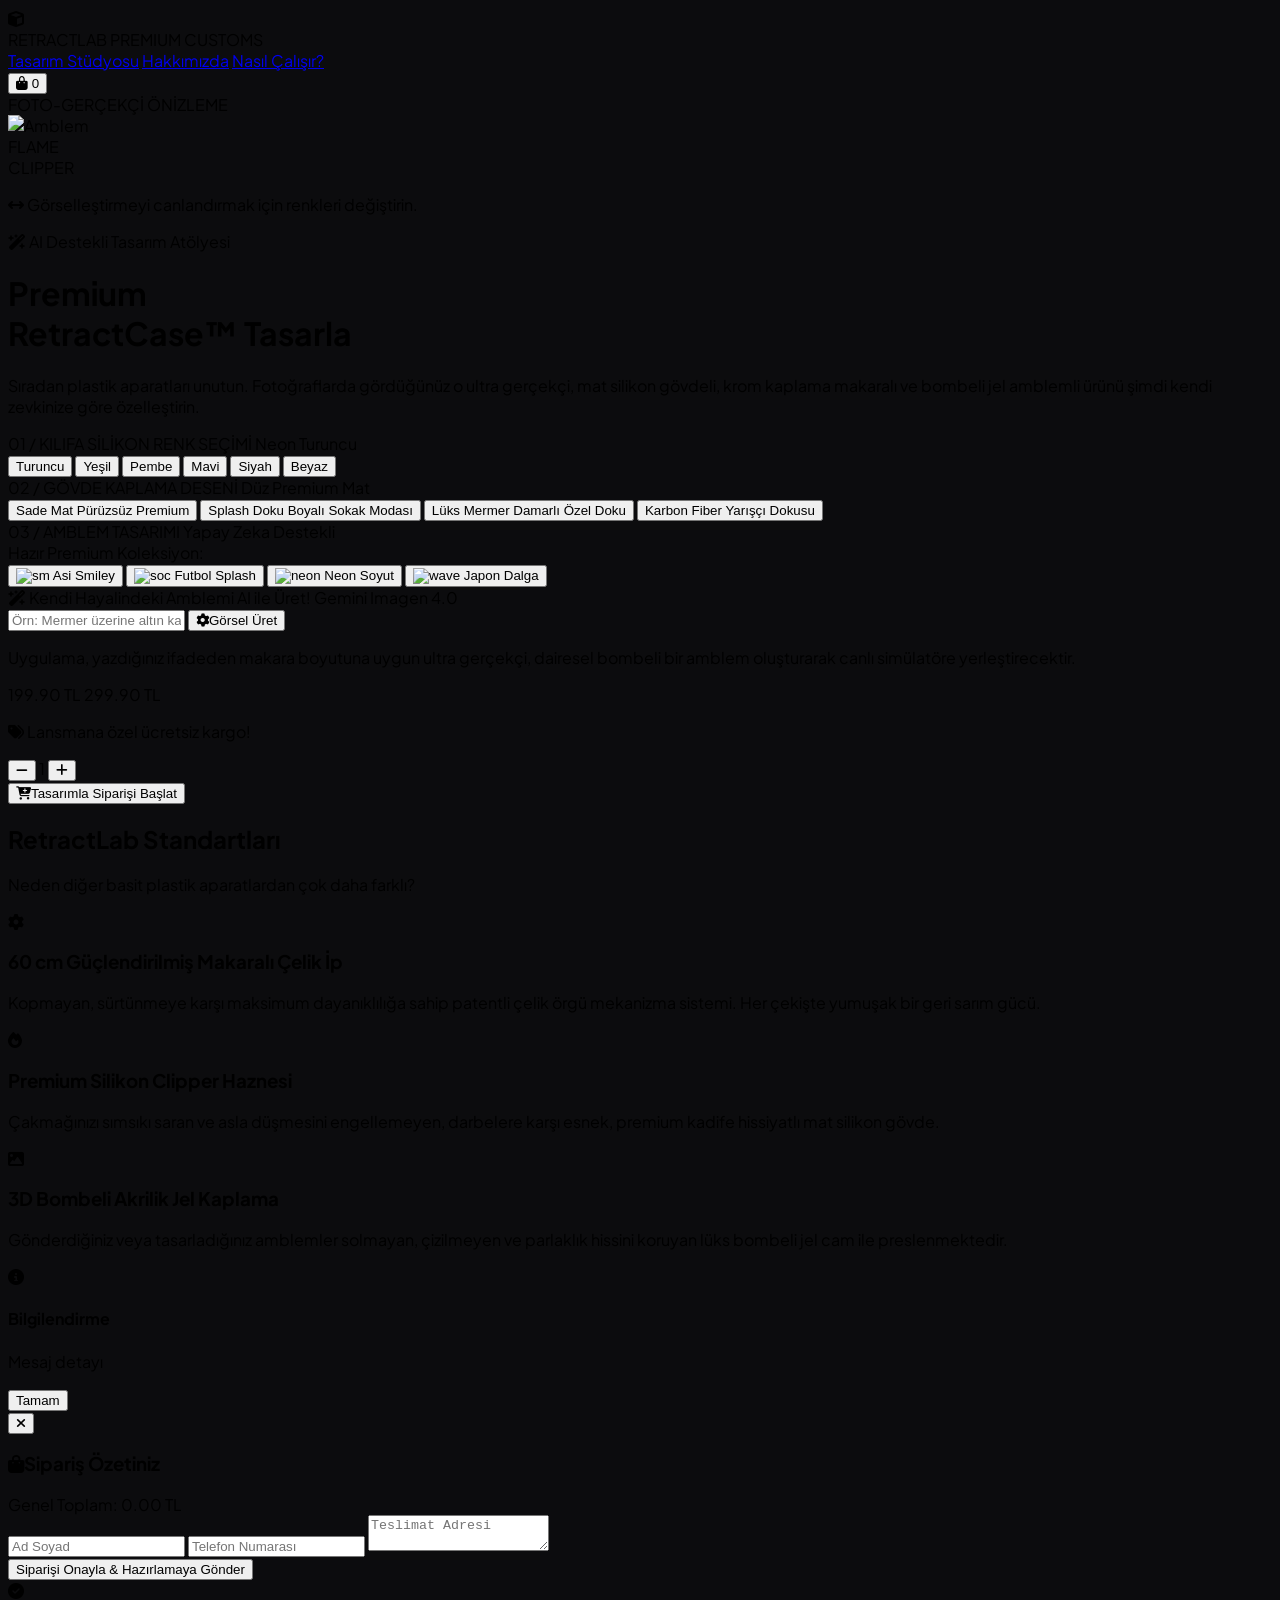
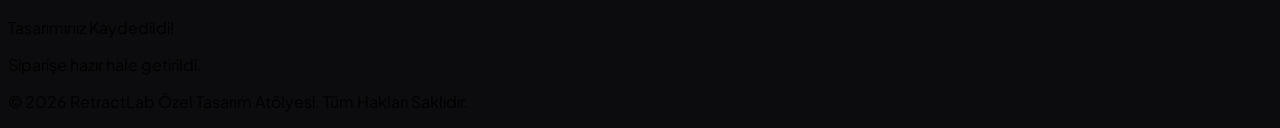
==== index.html @ a9b22e37 "Initial commit: RetractLab Premium Lighter Case Designer" ====
<!DOCTYPE html>
<html lang="tr">
<head>
   <meta charset="UTF-8">
   <meta name="viewport" content="width=device-width, initial-scale=1.0">
   <title>RetractCase | Premium Kişiselleştirilebilir Çakmak Aparatı</title>
   <script src="https://cdn.tailwindcss.com"></script>
   <link rel="stylesheet" href="https://cdnjs.cloudflare.com/ajax/libs/font-awesome/6.4.0/css/all.min.css">
   <link rel="stylesheet" href="styles.css">
</head>
<body class="text-zinc-100 min-h-screen flex flex-col justify-between overflow-x-hidden selection:bg-amber-500 selection:text-black">
   <nav class="border-b border-zinc-800/60 bg-zinc-950/80 backdrop-blur-md sticky top-0 z-50">
       <div class="max-w-7xl mx-auto px-4 sm:px-6 lg:px-8 py-4 flex justify-between items-center">
           <div class="flex items-center space-x-3">
               <div class="w-9 h-9 rounded-lg bg-white flex items-center justify-center text-zinc-950 shadow-[0_0_15px_rgba(255,255,255,0.1)]">
                   <i class="fa-solid fa-cube text-base animate-pulse"></i>
               </div>
               <div class="flex flex-col">
                   <span class="text-lg font-black tracking-widest text-white leading-none">RETRACT<span class="text-zinc-500">LAB</span></span>
                   <span class="text-[9px] tracking-wider text-amber-500 font-bold uppercase">PREMIUM CUSTOMS</span>
               </div>
           </div>
           <div class="hidden md:flex items-center space-x-8 text-sm font-semibold text-zinc-400">
               <a href="#" class="text-white border-b-2 border-white pb-1">Tasarım Stüdyosu</a>
               <a href="#how" class="hover:text-white transition">Hakkımızda</a>
               <a href="#how" class="hover:text-white transition">Nasıl Çalışır?</a>
           </div>
           <div class="flex items-center">
               <button onclick="openCart()" class="relative p-2.5 rounded-xl bg-zinc-900 border border-zinc-800 hover:border-zinc-700 hover:text-white text-zinc-400 transition">
                   <i class="fa-solid fa-bag-shopping text-lg"></i>
                   <span id="cart-badge" class="absolute -top-1 -right-1 bg-amber-500 text-[9px] w-5 h-5 rounded-full flex items-center justify-center text-zinc-950 font-black shadow-md">0</span>
               </button>
           </div>
       </div>
   </nav>

   <main class="max-w-7xl mx-auto px-4 sm:px-6 lg:px-8 py-6 md:py-12 w-full flex-grow grid grid-cols-1 lg:grid-cols-12 gap-8 lg:gap-12 items-start">
       <div class="lg:col-span-5 w-full lg:sticky lg:top-24 flex flex-col items-center">
           <div class="w-full bg-zinc-900/40 rounded-3xl p-6 sm:p-10 border border-zinc-800/80 shadow-[0_25px_50px_-12px_rgba(0,0,0,0.8)] relative flex flex-col items-center justify-center min-h-[580px] backdrop-blur-sm overflow-hidden">
               <div class="absolute inset-0 bg-[radial-gradient(ellipse_at_center,rgba(24,24,27,0.5)_0%,rgba(9,9,11,1)_100%)]"></div>
               <div id="studio-glow" class="absolute w-72 h-72 rounded-full bg-amber-500/10 blur-[90px] -z-10 transition-all duration-700 transform -translate-y-12"></div>
               <div class="absolute top-4 left-4 flex items-center space-x-2 bg-zinc-950/90 px-3 py-1.5 rounded-full text-[10px] text-zinc-400 border border-zinc-800/80 z-30">
                   <span class="w-1.5 h-1.5 rounded-full bg-amber-500 animate-ping"></span>
                   <span class="font-bold tracking-wider uppercase">FOTO-GERÇEKÇİ ÖNİZLEME</span>
               </div>
               <div class="relative flex flex-col items-center justify-center scale-110 z-20 mt-6 select-none transition-transform duration-500 hover:scale-[1.15]">
                   <div class="relative w-28 h-14 flex justify-center -mb-3">
                       <div class="w-14 h-16 border-[5px] border-zinc-400 rounded-t-[2.5rem] bg-transparent relative shadow-lg">
                           <div class="absolute inset-0 border-[2px] border-white/20 rounded-t-[2.2rem]"></div>
                           <div class="absolute right-0 top-3 w-1.5 h-7 bg-zinc-300 rounded-full transform rotate-12 shadow-sm border border-zinc-500"></div>
                       </div>
                   </div>
                   <div class="w-32 h-32 rounded-full bg-gradient-to-br from-zinc-700 via-zinc-800 to-zinc-950 border-[6px] border-zinc-600/90 flex items-center justify-center shadow-[0_15px_30px_rgba(0,0,0,0.8)] relative overflow-hidden">
                       <div class="absolute inset-0 rounded-full border-2 border-white/30 z-10 pointer-events-none metal-gloss"></div>
                       <div class="w-24 h-24 rounded-full bg-zinc-950 flex items-center justify-center overflow-hidden relative shadow-inner">
                           <div id="preview-logo-bg" class="absolute inset-0 opacity-20 bg-zinc-800" style="background-image: radial-gradient(circle, #fff 10%, transparent 11%), radial-gradient(circle, #fff 10%, transparent 11%); background-size: 8px 8px; background-position: 0 0, 4px 4px;"></div>
                           <div id="preview-logo-wrapper" class="absolute inset-0 w-full h-full flex items-center justify-center p-1.5 transition-all duration-300">
                               <img id="preview-logo-img" src="https://images.unsplash.com/photo-1579783900882-c0d3dad7b119?w=300&auto=format&fit=crop&q=80" alt="Amblem" class="w-full h-full rounded-full object-cover shadow-md z-10">
                           </div>
                           <div class="absolute inset-0 dome-glass rounded-full z-20 pointer-events-none opacity-90"></div>
                       </div>
                   </div>
                   <div class="w-3 h-10 bg-gradient-to-r from-zinc-800 via-zinc-400 to-zinc-800 relative flex flex-col justify-between items-center py-1 border-x border-zinc-700 shadow-md">
                       <span class="w-1.5 h-1.5 rounded-full bg-zinc-950"></span>
                       <span class="w-2 h-1 bg-zinc-600 rounded-full"></span>
                   </div>
                   <div class="relative">
                       <div id="preview-case" class="w-[4.5rem] h-36 bg-amber-500 rounded-[1.5rem] p-3 flex flex-col items-center justify-between shadow-[0_15px_35px_rgba(0,0,0,0.7)] transition-all duration-500 border border-white/10 relative overflow-hidden">
                           <div class="absolute inset-0 bg-gradient-to-tr from-black/20 via-transparent to-white/15 pointer-events-none"></div>
                           <div id="preview-texture-layer" class="absolute inset-0 opacity-40 mix-blend-overlay transition-all duration-300 pointer-events-none"></div>
                           <div class="w-12 h-3.5 bg-zinc-950/20 rounded-full mb-1 border-b border-white/5 flex items-center justify-center">
                               <span class="w-4 h-0.5 bg-zinc-950/40 rounded-full"></span>
                           </div>
                           <div id="preview-case-text" class="text-[10px] font-black uppercase tracking-[0.25em] text-zinc-950 text-center drop-shadow-md select-none mix-blend-multiply opacity-80">FLAME</div>
                           <div class="w-11 h-12 rounded-b-xl bg-gradient-to-b from-zinc-700 via-zinc-400 to-zinc-800 border-x border-b border-zinc-500 flex flex-col items-center justify-end pb-1.5 shadow-inner relative overflow-hidden">
                               <div class="w-6 h-3 bg-zinc-800 rounded-full mb-1 flex justify-center items-center">
                                   <span class="w-1 h-3 bg-zinc-500 rounded-full block animate-pulse"></span>
                               </div>
                               <span class="text-[7px] font-bold tracking-widest text-zinc-400 font-mono">CLIPPER</span>
                               <div class="w-2.5 h-1 bg-zinc-950 rounded-full mt-1 border-t border-zinc-600/30"></div>
                           </div>
                       </div>
                   </div>
               </div>
               <div class="mt-8 text-center bg-zinc-950/50 px-4 py-2 rounded-2xl border border-zinc-800/80 z-20">
                   <p class="text-xs text-zinc-400"><i class="fa-solid fa-arrows-left-right mr-1.5"></i> Görselleştirmeyi canlandırmak için renkleri değiştirin.</p>
               </div>
           </div>
       </div>

       <div class="lg:col-span-7 space-y-8 bg-zinc-900/10 lg:p-4 rounded-3xl">
           <div>
               <span class="inline-flex items-center px-3 py-1 rounded-full text-xs font-semibold bg-white/5 text-zinc-300 border border-white/10">
                   <i class="fa-solid fa-wand-magic-sparkles mr-2 text-amber-500"></i> AI Destekli Tasarım Atölyesi
               </span>
               <h1 class="text-4xl sm:text-5xl font-black mt-3 tracking-tight text-white leading-tight">Premium <br><span class="text-transparent bg-clip-text bg-gradient-to-r from-amber-400 via-zinc-100 to-white">RetractCase™ Tasarla</span></h1>
               <p class="text-zinc-400 mt-4 text-sm leading-relaxed">Sıradan plastik aparatları unutun. Fotoğraflarda gördüğünüz o ultra gerçekçi, mat silikon gövdeli, krom kaplama makaralı ve bombeli jel amblemli ürünü şimdi kendi zevkinize göre özelleştirin.</p>
           </div>

           <div class="space-y-4 bg-zinc-900/40 p-6 rounded-3xl border border-zinc-800/60">
               <div class="flex justify-between items-center">
                   <span class="text-xs font-extrabold tracking-widest text-zinc-500 uppercase">01 / KILIFA SİLİKON RENK SEÇİMİ</span>
                   <span id="label-color-name" class="text-xs font-bold text-amber-500">Neon Turuncu</span>
               </div>
               <div class="grid grid-cols-3 sm:grid-cols-6 gap-3">
                   <button onclick="updateColor('orange', 'bg-amber-500', 'Neon Turuncu', 'FLAME')" class="group p-3 rounded-2xl bg-zinc-950 border-2 border-amber-500 transition-all duration-300 flex flex-col items-center">
                       <span class="w-8 h-8 rounded-full bg-amber-500 shadow-lg shadow-amber-500/20"></span>
                       <span class="text-[10px] mt-2 font-bold text-zinc-400 group-hover:text-white">Turuncu</span>
                   </button>
                   <button onclick="updateColor('green', 'bg-lime-500', 'Lime Neon', 'NEON')" class="group p-3 rounded-2xl bg-zinc-950 border-2 border-transparent hover:border-zinc-800 transition-all duration-300 flex flex-col items-center">
                       <span class="w-8 h-8 rounded-full bg-lime-500 shadow-lg shadow-lime-500/20"></span>
                       <span class="text-[10px] mt-2 font-bold text-zinc-400 group-hover:text-white">Yeşil</span>
                   </button>
                   <button onclick="updateColor('pink', 'bg-fuchsia-600', 'Asi Pembe', 'VIBE')" class="group p-3 rounded-2xl bg-zinc-950 border-2 border-transparent hover:border-zinc-800 transition-all duration-300 flex flex-col items-center">
                       <span class="w-8 h-8 rounded-full bg-fuchsia-600 shadow-lg shadow-fuchsia-600/20"></span>
                       <span class="text-[10px] mt-2 font-bold text-zinc-400 group-hover:text-white">Pembe</span>
                   </button>
                   <button onclick="updateColor('blue', 'bg-cyan-500', 'Buz Mavisi', 'CHILL')" class="group p-3 rounded-2xl bg-zinc-950 border-2 border-transparent hover:border-zinc-800 transition-all duration-300 flex flex-col items-center">
                       <span class="w-8 h-8 rounded-full bg-cyan-500 shadow-lg shadow-cyan-500/20"></span>
                       <span class="text-[10px] mt-2 font-bold text-zinc-400 group-hover:text-white">Mavi</span>
                   </button>
                   <button onclick="updateColor('dark', 'bg-zinc-800', 'Gece Siyahı', 'DARK')" class="group p-3 rounded-2xl bg-zinc-950 border-2 border-transparent hover:border-zinc-800 transition-all duration-300 flex flex-col items-center">
                       <span class="w-8 h-8 rounded-full bg-zinc-800 shadow-lg shadow-zinc-800/20"></span>
                       <span class="text-[10px] mt-2 font-bold text-zinc-400 group-hover:text-white">Siyah</span>
                   </button>
                   <button onclick="updateColor('white', 'bg-zinc-100', 'Mat Beyaz', 'PURE')" class="group p-3 rounded-2xl bg-zinc-950 border-2 border-transparent hover:border-zinc-800 transition-all duration-300 flex flex-col items-center">
                       <span class="w-8 h-8 rounded-full bg-zinc-100 shadow-lg shadow-zinc-100/20"></span>
                       <span class="text-[10px] mt-2 font-bold text-zinc-400 group-hover:text-white">Beyaz</span>
                   </button>
               </div>
           </div>

           <div class="space-y-4 bg-zinc-900/40 p-6 rounded-3xl border border-zinc-800/60">
               <div class="flex justify-between items-center">
                   <span class="text-xs font-extrabold tracking-widest text-zinc-500 uppercase">02 / GÖVDE KAPLAMA DESENİ</span>
                   <span id="label-texture-name" class="text-xs font-bold text-amber-500">Düz Premium Mat</span>
               </div>
               <div class="grid grid-cols-2 sm:grid-cols-4 gap-3">
                   <button onclick="updateTexture('none', 'Düz Premium Mat')" class="p-4 rounded-2xl bg-zinc-950 border-2 border-amber-500 text-left transition-all duration-300">
                       <span class="text-xs font-bold text-white block">Sade Mat</span>
                       <span class="text-[9px] text-zinc-500">Pürüzsüz Premium</span>
                   </button>
                   <button onclick="updateTexture('splash', 'Sokak Sanatı Splash')" class="p-4 rounded-2xl bg-zinc-950 border-2 border-transparent hover:border-zinc-800 text-left transition-all duration-300">
                       <span class="text-xs font-bold text-white block">Splash Doku</span>
                       <span class="text-[9px] text-zinc-500">Boyalı Sokak Modası</span>
                   </button>
                   <button onclick="updateTexture('marble', 'Mermer Damar')" class="p-4 rounded-2xl bg-zinc-950 border-2 border-transparent hover:border-zinc-800 text-left transition-all duration-300">
                       <span class="text-xs font-bold text-white block">Lüks Mermer</span>
                       <span class="text-[9px] text-zinc-500">Damarlı Özel Doku</span>
                   </button>
                   <button onclick="updateTexture('carbon', 'Karbon Fiber')" class="p-4 rounded-2xl bg-zinc-950 border-2 border-transparent hover:border-zinc-800 text-left transition-all duration-300">
                       <span class="text-xs font-bold text-white block">Karbon Fiber</span>
                       <span class="text-[9px] text-zinc-500">Yarışçı Dokusu</span>
                   </button>
               </div>
           </div>

           <div class="space-y-4 bg-zinc-900/40 p-6 rounded-3xl border border-zinc-800/60">
               <div class="flex justify-between items-center">
                   <span class="text-xs font-extrabold tracking-widest text-zinc-500 uppercase">03 / AMBLEM TASARIMI</span>
                   <span class="text-[10px] bg-amber-500/10 text-amber-400 font-bold px-2 py-0.5 rounded-full">Yapay Zeka Destekli</span>
               </div>
               <div class="space-y-2">
                   <label class="text-xs font-semibold text-zinc-400">Hazır Premium Koleksiyon:</label>
                   <div class="grid grid-cols-2 sm:grid-cols-4 gap-2">
                       <button onclick="updateLogo('https://images.unsplash.com/photo-1579783900882-c0d3dad7b119?w=300&auto=format&fit=crop&q=80', 'Asi Smiley')" class="p-2.5 rounded-xl bg-zinc-950 border border-zinc-800 hover:border-amber-500 text-left flex items-center space-x-2 transition">
                           <img src="https://images.unsplash.com/photo-1579783900882-c0d3dad7b119?w=80&auto=format&fit=crop&q=80" alt="sm" class="w-7 h-7 rounded-full object-cover">
                           <span class="text-[10px] font-bold">Asi Smiley</span>
                       </button>
                       <button onclick="updateLogo('https://images.unsplash.com/photo-1508739773434-c26b3d09e071?w=300&auto=format&fit=crop&q=80', 'Futbol Splash')" class="p-2.5 rounded-xl bg-zinc-950 border border-zinc-800 hover:border-amber-500 text-left flex items-center space-x-2 transition">
                           <img src="https://images.unsplash.com/photo-1508739773434-c26b3d09e071?w=80&auto=format&fit=crop&q=80" alt="soc" class="w-7 h-7 rounded-full object-cover">
                           <span class="text-[10px] font-bold">Futbol Splash</span>
                       </button>
                       <button onclick="updateLogo('https://images.unsplash.com/photo-1614850523459-c2f4c699c52e?w=300&auto=format&fit=crop&q=80', 'Neon Soyut')" class="p-2.5 rounded-xl bg-zinc-950 border border-zinc-800 hover:border-amber-500 text-left flex items-center space-x-2 transition">
                           <img src="https://images.unsplash.com/photo-1614850523459-c2f4c699c52e?w=80&auto=format&fit=crop&q=80" alt="neon" class="w-7 h-7 rounded-full object-cover">
                           <span class="text-[10px] font-bold">Neon Soyut</span>
                       </button>
                       <button onclick="updateLogo('https://images.unsplash.com/photo-1607604276583-eef5d076aa5f?w=300&auto=format&fit=crop&q=80', 'Japon Dalga')" class="p-2.5 rounded-xl bg-zinc-950 border border-zinc-800 hover:border-amber-500 text-left flex items-center space-x-2 transition">
                           <img src="https://images.unsplash.com/photo-1607604276583-eef5d076aa5f?w=80&auto=format&fit=crop&q=80" alt="wave" class="w-7 h-7 rounded-full object-cover">
                           <span class="text-[10px] font-bold">Japon Dalga</span>
                       </button>
                   </div>
               </div>
               <div class="border-t border-zinc-800/80 my-4 pt-4"></div>
               <div class="space-y-3">
                   <div class="flex justify-between items-center">
                       <label class="text-xs font-bold text-zinc-300 flex items-center gap-1.5"><i class="fa-solid fa-wand-magic-sparkles text-amber-500"></i> Kendi Hayalindeki Amblemi AI ile Üret!</label>
                       <span class="text-[9px] text-zinc-500">Gemini Imagen 4.0</span>
                   </div>
                   <div class="flex gap-2">
                       <input id="ai-prompt-input" type="text" placeholder="Örn: Mermer üzerine altın kaplama kurt kafası grafiği..." class="flex-grow bg-zinc-950 border border-zinc-800 focus:border-amber-500/80 outline-none rounded-xl px-4 py-3 text-xs text-zinc-200 transition">
                       <button onclick="generateAiLogo()" class="bg-white hover:bg-zinc-200 text-zinc-950 font-bold px-4 py-3 rounded-xl text-xs flex items-center gap-1.5 transition whitespace-nowrap">
                           <i class="fa-solid fa-gear" id="ai-btn-icon"></i><span id="ai-btn-text">Görsel Üret</span>
                       </button>
                   </div>
                   <p class="text-[9px] text-zinc-500 leading-normal">Uygulama, yazdığınız ifadeden makara boyutuna uygun ultra gerçekçi, dairesel bombeli bir amblem oluşturarak canlı simülatöre yerleştirecektir.</p>
               </div>
           </div>

           <div class="bg-gradient-to-tr from-zinc-900 via-zinc-950 to-zinc-900 border border-zinc-800 p-6 rounded-3xl flex flex-col sm:flex-row items-center justify-between gap-4 shadow-xl relative overflow-hidden">
               <div class="absolute -right-12 -bottom-12 w-32 h-32 bg-amber-500/5 rounded-full blur-3xl pointer-events-none"></div>
               <div>
                   <div class="flex items-center space-x-2">
                       <span class="text-3xl font-black text-white" id="product-price">199.90 TL</span>
                       <span class="text-sm line-through text-zinc-500">299.90 TL</span>
                   </div>
                   <p class="text-[11px] text-amber-500 font-semibold mt-1"><i class="fa-solid fa-tags"></i> Lansmana özel ücretsiz kargo!</p>
               </div>
               <div class="flex items-center gap-3 w-full sm:w-auto z-10">
                   <div class="flex items-center bg-zinc-950 border border-zinc-800 rounded-xl px-2">
                       <button onclick="changeQuantity(-1)" class="p-2 hover:text-white text-zinc-500 transition"><i class="fa-solid fa-minus text-xs"></i></button>
                       <span id="quantity-display" class="px-3 font-bold text-sm">1</span>
                       <button onclick="changeQuantity(1)" class="p-2 hover:text-white text-zinc-500 transition"><i class="fa-solid fa-plus text-xs"></i></button>
                   </div>
                   <button onclick="addToBasket()" class="flex-grow sm:flex-grow-0 bg-white hover:bg-zinc-200 text-zinc-950 font-black px-6 py-4 rounded-xl text-xs transition flex items-center justify-center gap-2">
                       <i class="fa-solid fa-cart-plus"></i><span>Tasarımla Siparişi Başlat</span>
                   </button>
               </div>
           </div>
       </div>
   </main>

   <section class="border-t border-zinc-900 bg-zinc-950/20 py-16" id="how">
       <div class="max-w-7xl mx-auto px-4 sm:px-6 lg:px-8">
           <div class="text-center max-w-xl mx-auto mb-12">
               <h2 class="text-3xl font-black text-white">RetractLab Standartları</h2>
               <p class="text-xs text-zinc-500 mt-2">Neden diğer basit plastik aparatlardan çok daha farklı?</p>
           </div>
           <div class="grid grid-cols-1 md:grid-cols-3 gap-8">
               <div class="bg-zinc-900/30 border border-zinc-800 p-6 rounded-2xl">
                   <div class="w-10 h-10 rounded-lg bg-amber-500/10 text-amber-500 flex items-center justify-center mb-4"><i class="fa-solid fa-gear"></i></div>
                   <h3 class="text-sm font-bold text-white uppercase tracking-wide">60 cm Güçlendirilmiş Makaralı Çelik İp</h3>
                   <p class="text-zinc-400 text-xs mt-2 leading-relaxed">Kopmayan, sürtünmeye karşı maksimum dayanıklılığa sahip patentli çelik örgü mekanizma sistemi. Her çekişte yumuşak bir geri sarım gücü.</p>
               </div>
               <div class="bg-zinc-900/30 border border-zinc-800 p-6 rounded-2xl">
                   <div class="w-10 h-10 rounded-lg bg-lime-500/10 text-lime-500 flex items-center justify-center mb-4"><i class="fa-solid fa-fire"></i></div>
                   <h3 class="text-sm font-bold text-white uppercase tracking-wide">Premium Silikon Clipper Haznesi</h3>
                   <p class="text-zinc-400 text-xs mt-2 leading-relaxed">Çakmağınızı sımsıkı saran ve asla düşmesini engellemeyen, darbelere karşı esnek, premium kadife hissiyatlı mat silikon gövde.</p>
               </div>
               <div class="bg-zinc-900/30 border border-zinc-800 p-6 rounded-2xl">
                   <div class="w-10 h-10 rounded-lg bg-cyan-500/10 text-cyan-500 flex items-center justify-center mb-4"><i class="fa-solid fa-image"></i></div>
                   <h3 class="text-sm font-bold text-white uppercase tracking-wide">3D Bombeli Akrilik Jel Kaplama</h3>
                   <p class="text-zinc-400 text-xs mt-2 leading-relaxed">Gönderdiğiniz veya tasarladığınız amblemler solmayan, çizilmeyen ve parlaklık hissini koruyan lüks bombeli jel cam ile preslenmektedir.</p>
               </div>
           </div>
       </div>
   </section>

   <div id="notification-modal" class="fixed inset-0 bg-black/80 z-[100] flex items-center justify-center px-4 hidden backdrop-blur-md">
       <div class="bg-zinc-900 border border-zinc-800 w-full max-w-sm rounded-3xl p-6 relative text-center shadow-2xl">
           <div class="w-16 h-16 bg-white/5 rounded-full flex items-center justify-center mx-auto mb-4 border border-zinc-800" id="notification-icon-container">
               <i class="fa-solid fa-circle-info text-2xl text-amber-500" id="notification-icon"></i>
           </div>
           <h4 class="text-lg font-bold text-white mb-2" id="notification-title">Bilgilendirme</h4>
           <p class="text-zinc-400 text-xs leading-relaxed mb-6" id="notification-message">Mesaj detayı</p>
           <button onclick="closeNotification()" class="w-full bg-white hover:bg-zinc-200 text-zinc-950 font-bold py-3 rounded-xl text-xs transition">Tamam</button>
       </div>
   </div>

   <div id="cart-modal" class="fixed inset-0 bg-black/85 z-50 flex items-center justify-center px-4 hidden backdrop-blur-sm">
       <div class="bg-zinc-900 border border-zinc-800/80 w-full max-w-md rounded-3xl p-6 relative shadow-2xl">
           <button onclick="closeCart()" class="absolute top-4 right-4 text-zinc-500 hover:text-white"><i class="fa-solid fa-xmark text-lg"></i></button>
           <h3 class="text-lg font-bold mb-4 flex items-center gap-2"><i class="fa-solid fa-bag-shopping text-amber-500"></i><span>Sipariş Özetiniz</span></h3>
           <div id="cart-items-container" class="space-y-3 max-h-[250px] overflow-y-auto pr-1"></div>
           <div class="border-t border-zinc-800 mt-6 pt-4 space-y-4">
               <div class="flex justify-between items-center">
                   <span class="text-xs text-zinc-400">Genel Toplam:</span>
                   <span id="cart-total" class="text-lg font-black text-white">0.00 TL</span>
               </div>
               <div class="space-y-2">
                   <input type="text" id="cust-name" placeholder="Ad Soyad" class="w-full bg-zinc-950 border border-zinc-800 text-xs p-3 rounded-xl outline-none focus:border-amber-500 text-zinc-200">
                   <input type="text" id="cust-phone" placeholder="Telefon Numarası" class="w-full bg-zinc-950 border border-zinc-800 text-xs p-3 rounded-xl outline-none focus:border-amber-500 text-zinc-200">
                   <textarea id="cust-address" placeholder="Teslimat Adresi" class="w-full bg-zinc-950 border border-zinc-800 text-xs p-3 rounded-xl outline-none focus:border-amber-500 text-zinc-200 h-16"></textarea>
               </div>
               <button onclick="checkoutOrder()" class="w-full bg-white hover:bg-zinc-200 text-zinc-950 font-black py-4 rounded-xl text-xs transition">Siparişi Onayla & Hazırlamaya Gönder</button>
           </div>
       </div>
   </div>

   <div id="toast" class="fixed bottom-6 right-6 bg-white text-zinc-950 font-bold px-6 py-4 rounded-2xl shadow-2xl z-50 flex items-center gap-3 transition-transform duration-300 translate-y-24 opacity-0 pointer-events-none">
       <i class="fa-solid fa-circle-check text-xl"></i>
       <div>
           <p class="text-xs">Tasarımınız Kaydedildi!</p>
           <p class="text-[10px] text-zinc-500 font-normal">Siparişe hazır hale getirildi.</p>
       </div>
   </div>

   <footer class="border-t border-zinc-900 bg-zinc-950 py-8 text-center text-xs text-zinc-600">
       <p>© 2026 RetractLab Özel Tasarım Atölyesi. Tüm Hakları Saklıdır.</p>
   </footer>

   <script src="script.js"></script>
</body>
</html>
---- styles.css ----
@import url('https://fonts.googleapis.com/css2?family=Cabinet+Grotesk:wght@800&family=Plus+Jakarta+Sans:wght@300;400;500;600;700&display=swap');

body {
    font-family: 'Plus Jakarta Sans', sans-serif;
    background-color: #0c0c0e;
}

h1, h2, h3, .font-heading {
    font-family: 'Cabinet Grotesk', 'Plus Jakarta Sans', sans-serif;
}

.metal-gloss {
    background: linear-gradient(135deg, rgba(255, 255, 255, 0.4) 0%, rgba(255, 255, 255, 0) 50%, rgba(0, 0, 0, 0.4) 100%);
}

.dome-glass {
    background: radial-gradient(circle at 35% 35%, rgba(255, 255, 255, 0.6) 0%, rgba(255, 255, 255, 0.1) 40%, rgba(0, 0, 0, 0.7) 100%);
}

@keyframes shimmer {
    0% {
        background-position: -200% 0;
    }
    100% {
        background-position: 200% 0;
    }
}

.animate-shimmer {
    background: linear-gradient(90deg, #1f1f23 25%, #2d2d34 50%, #1f1f23 75%);
    background-size: 200% 100%;
    animation: shimmer 1.5s infinite linear;
}
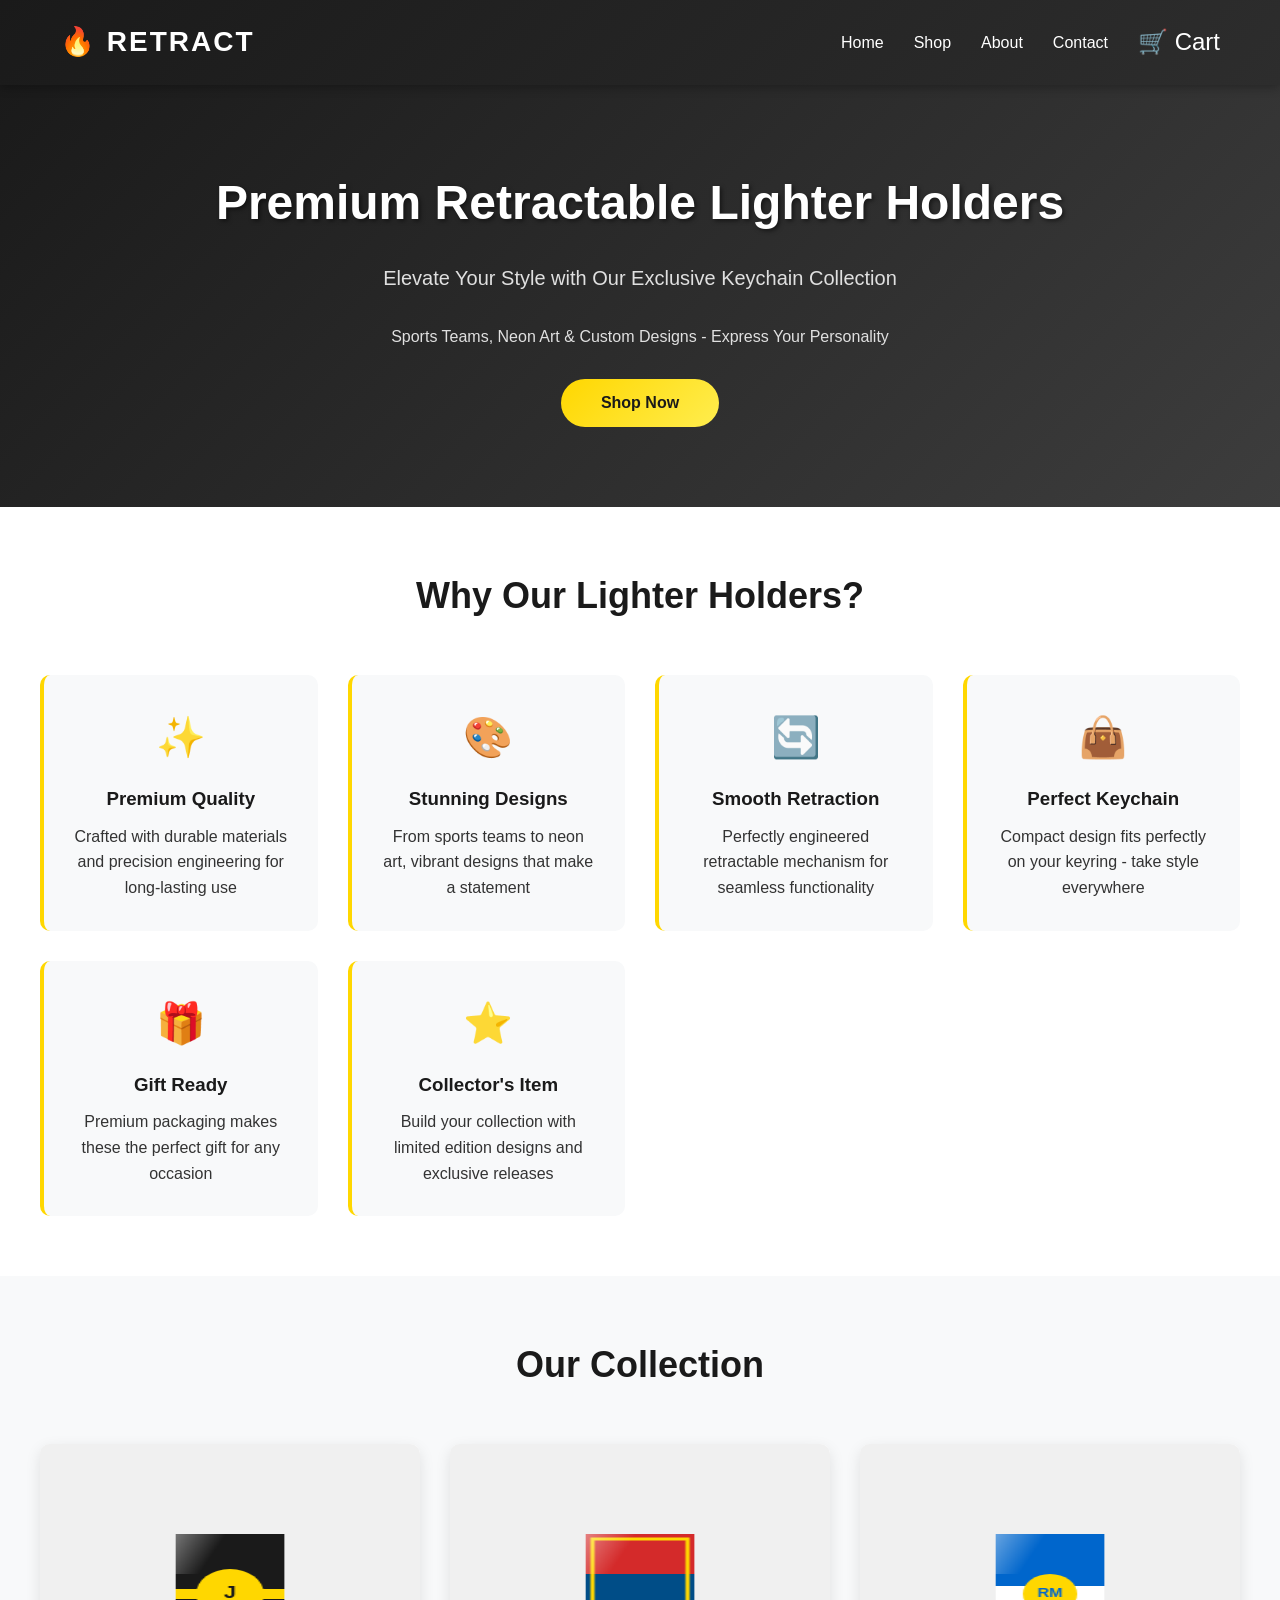
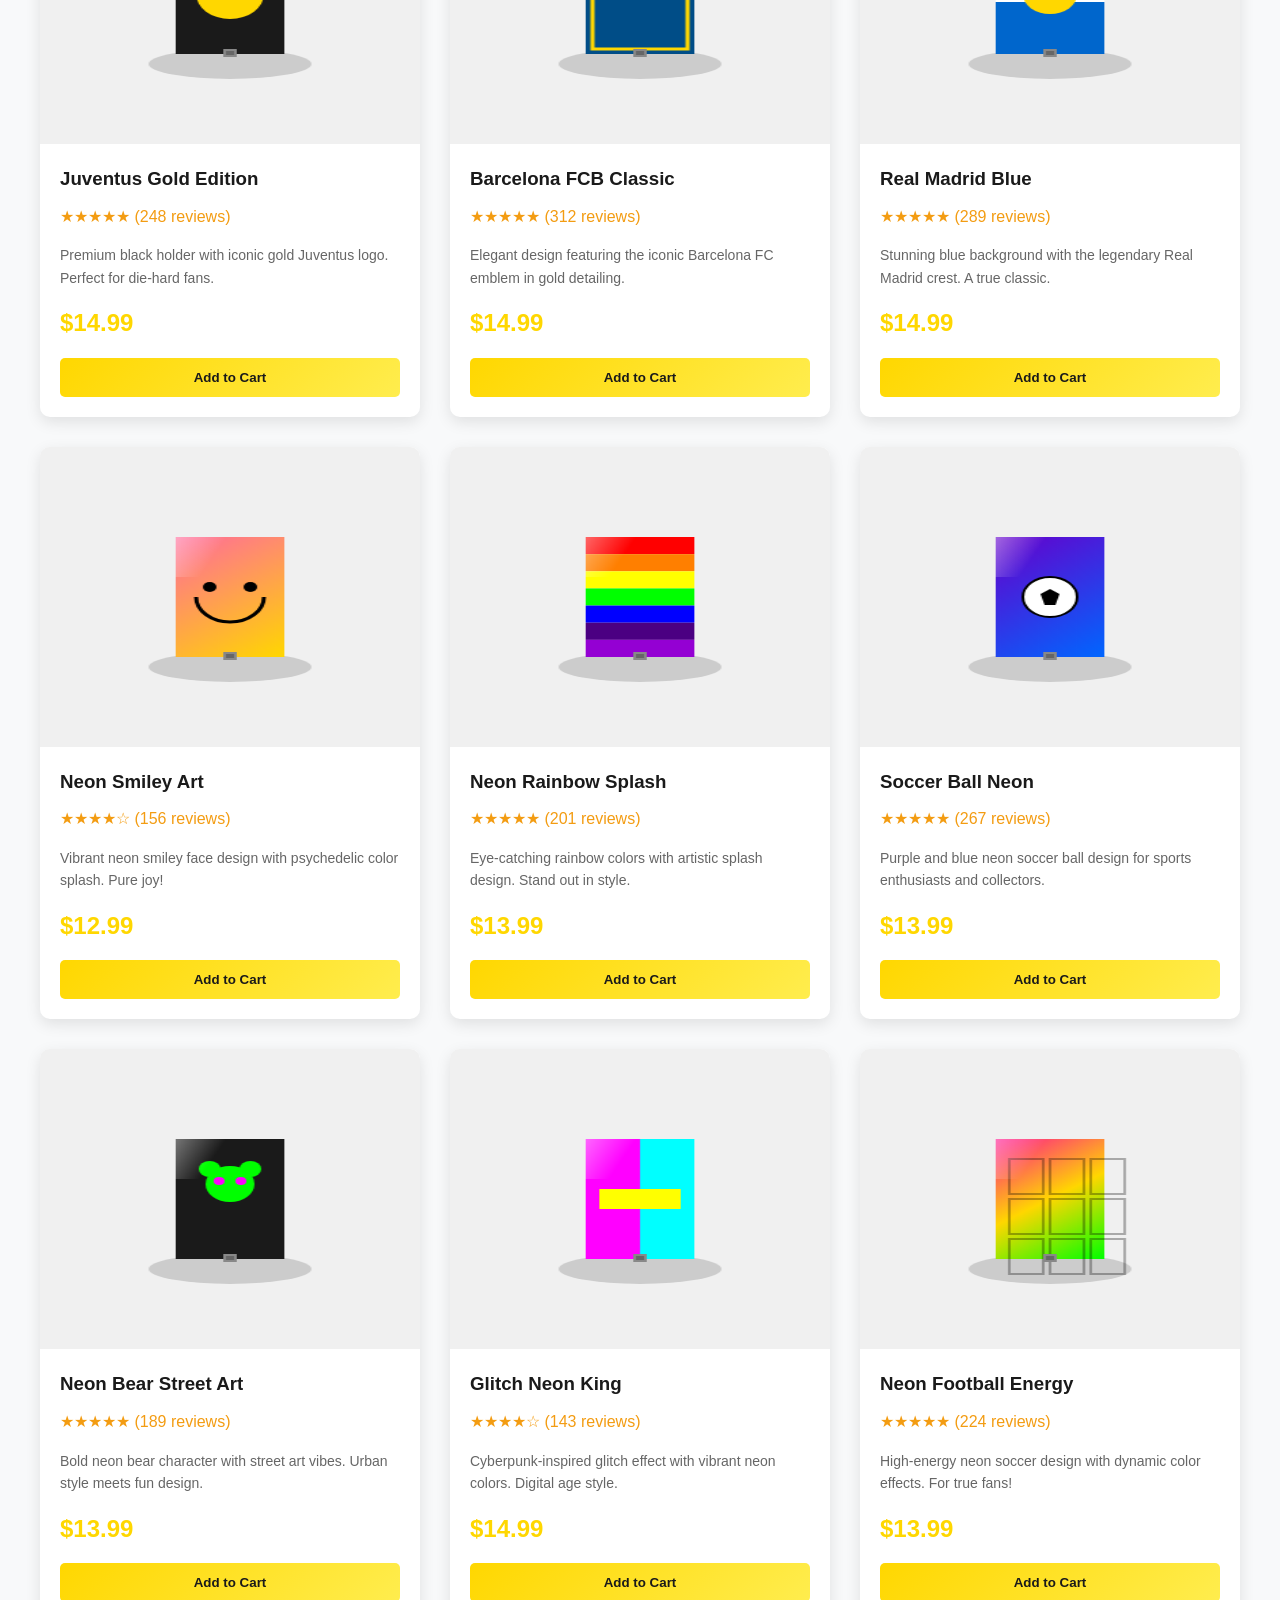
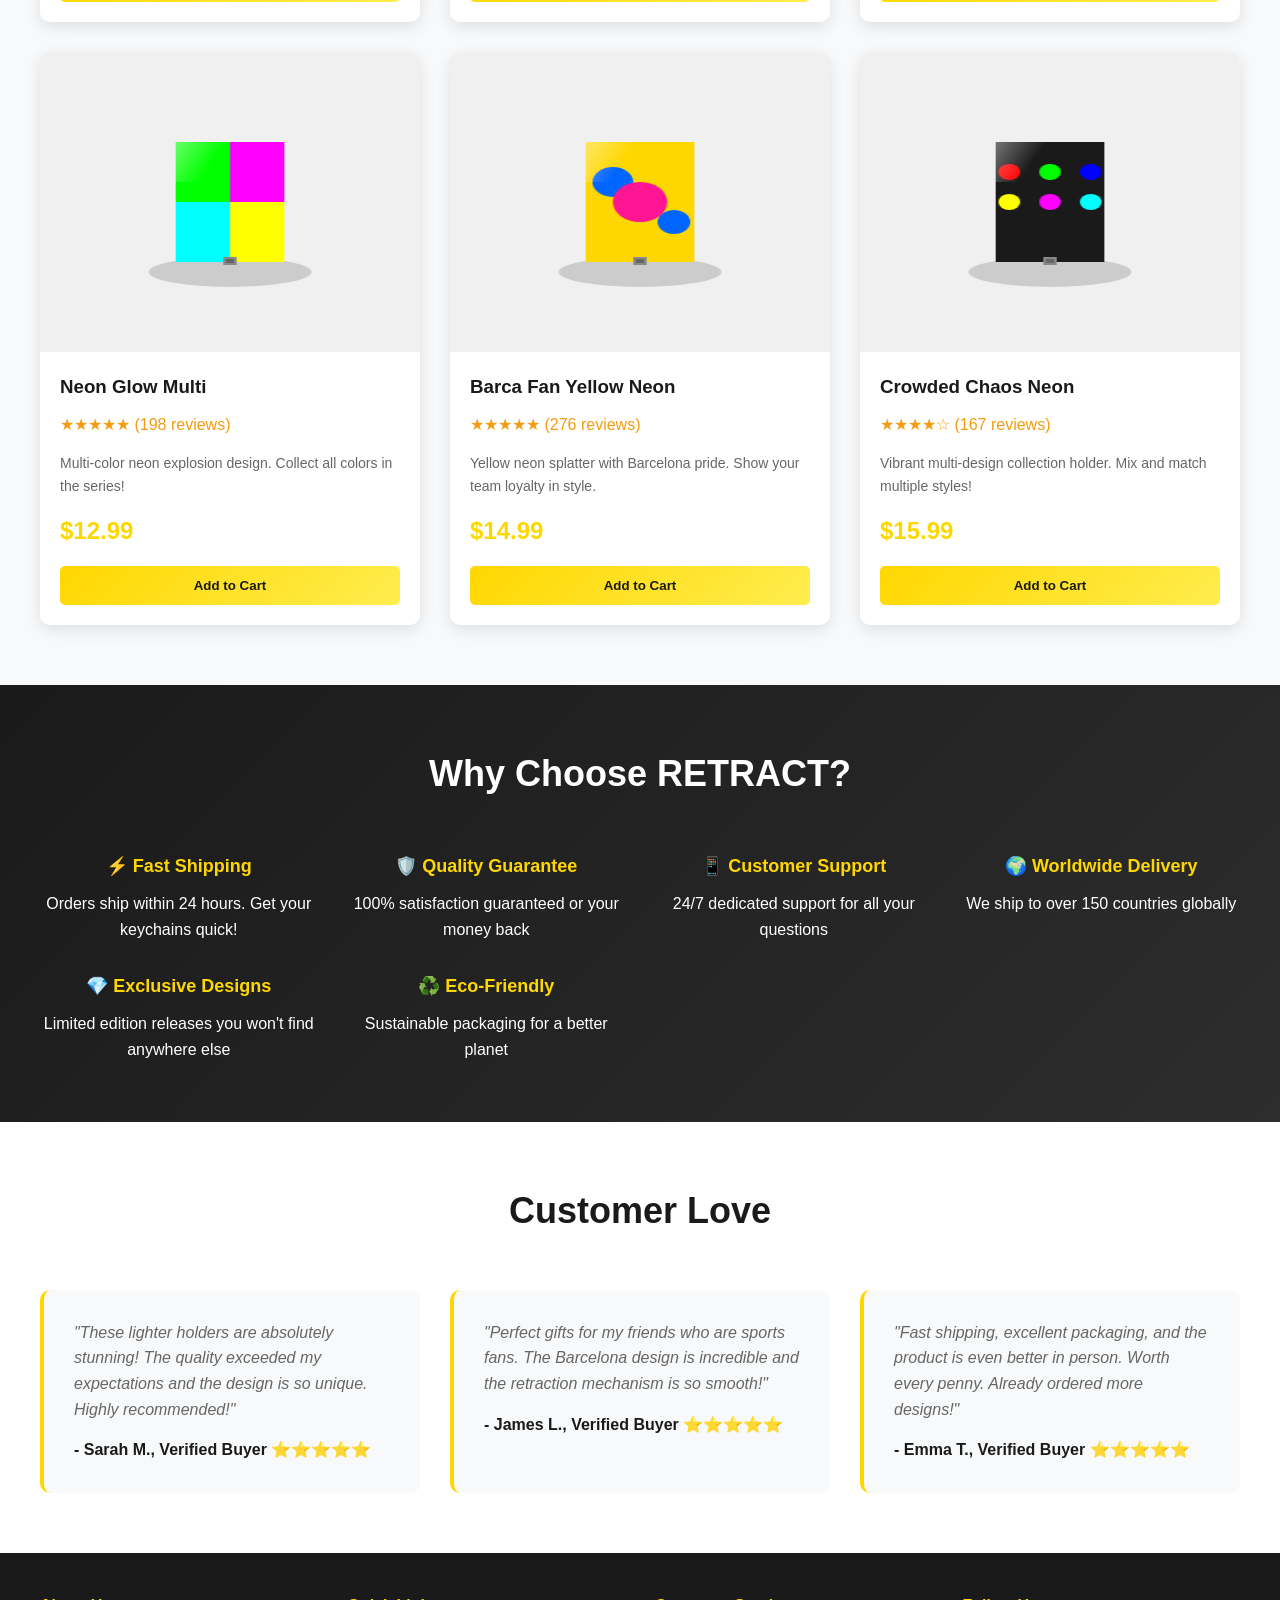
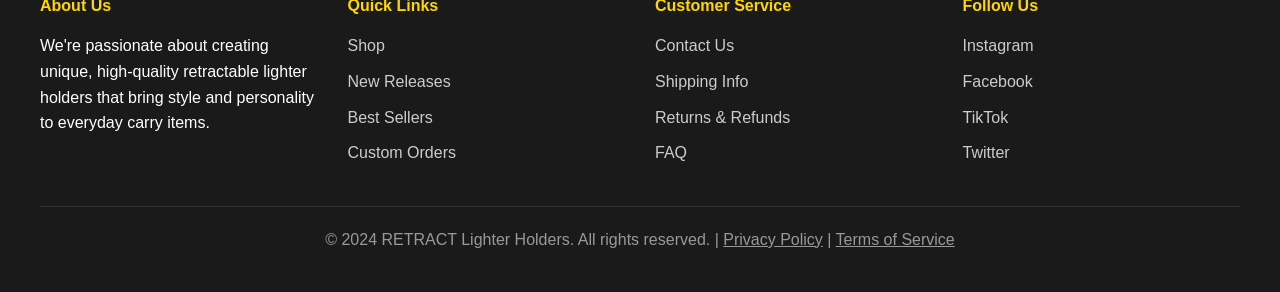
==== commit 76df727f: "Deploy RETRACT store page as index.html for GitHub Pages" ====
--- a/index.html
+++ b/index.html
@@ -1,294 +1,712 @@
 <!DOCTYPE html>
-<html lang="tr">
+<html lang="en">
 <head>
-   <meta charset="UTF-8">
-   <meta name="viewport" content="width=device-width, initial-scale=1.0">
-   <title>RetractCase | Premium Kişiselleştirilebilir Çakmak Aparatı</title>
-   <script src="https://cdn.tailwindcss.com"></script>
-   <link rel="stylesheet" href="https://cdnjs.cloudflare.com/ajax/libs/font-awesome/6.4.0/css/all.min.css">
-   <link rel="stylesheet" href="styles.css">
+    <meta charset="UTF-8">
+    <meta name="viewport" content="width=device-width, initial-scale=1.0">
+    <title>Retract Lighter Holders - Premium Keychain Collection</title>
+    <style>
+        * {
+            margin: 0;
+            padding: 0;
+            box-sizing: border-box;
+        }
+
+        body {
+            font-family: 'Segoe UI', Tahoma, Geneva, Verdana, sans-serif;
+            line-height: 1.6;
+            color: #333;
+            background-color: #f8f9fa;
+        }
+
+        header {
+            background: linear-gradient(135deg, #1a1a1a 0%, #2d2d2d 100%);
+            color: white;
+            padding: 20px 0;
+            position: sticky;
+            top: 0;
+            z-index: 1000;
+            box-shadow: 0 2px 10px rgba(0,0,0,0.3);
+        }
+
+        .header-container {
+            max-width: 1200px;
+            margin: 0 auto;
+            padding: 0 20px;
+            display: flex;
+            justify-content: space-between;
+            align-items: center;
+        }
+
+        .logo {
+            font-size: 28px;
+            font-weight: bold;
+            letter-spacing: 2px;
+        }
+
+        .nav-links {
+            display: flex;
+            gap: 30px;
+            align-items: center;
+        }
+
+        .nav-links a {
+            color: white;
+            text-decoration: none;
+            transition: color 0.3s;
+        }
+
+        .nav-links a:hover {
+            color: #ffd700;
+        }
+
+        .cart-icon {
+            font-size: 24px;
+            cursor: pointer;
+        }
+
+        .hero {
+            background: linear-gradient(135deg, #1a1a1a 0%, #3d3d3d 100%);
+            color: white;
+            padding: 80px 20px;
+            text-align: center;
+        }
+
+        .hero-container {
+            max-width: 1200px;
+            margin: 0 auto;
+        }
+
+        .hero h1 {
+            font-size: 48px;
+            margin-bottom: 20px;
+            text-shadow: 2px 2px 4px rgba(0,0,0,0.5);
+        }
+
+        .hero p {
+            font-size: 20px;
+            margin-bottom: 30px;
+            color: #e0e0e0;
+        }
+
+        .cta-button {
+            display: inline-block;
+            background: linear-gradient(135deg, #ffd700 0%, #ffed4e 100%);
+            color: #1a1a1a;
+            padding: 15px 40px;
+            border-radius: 50px;
+            text-decoration: none;
+            font-weight: bold;
+            font-size: 16px;
+            transition: transform 0.3s, box-shadow 0.3s;
+            border: none;
+            cursor: pointer;
+        }
+
+        .cta-button:hover {
+            transform: translateY(-2px);
+            box-shadow: 0 10px 25px rgba(255, 215, 0, 0.3);
+        }
+
+        .features {
+            background: white;
+            padding: 60px 20px;
+        }
+
+        .features-container {
+            max-width: 1200px;
+            margin: 0 auto;
+        }
+
+        .section-title {
+            text-align: center;
+            font-size: 36px;
+            margin-bottom: 50px;
+            color: #1a1a1a;
+        }
+
+        .features-grid {
+            display: grid;
+            grid-template-columns: repeat(auto-fit, minmax(250px, 1fr));
+            gap: 30px;
+        }
+
+        .feature-card {
+            background: #f8f9fa;
+            padding: 30px;
+            border-radius: 10px;
+            text-align: center;
+            transition: transform 0.3s, box-shadow 0.3s;
+            border-left: 4px solid #ffd700;
+        }
+
+        .feature-card:hover {
+            transform: translateY(-5px);
+            box-shadow: 0 10px 30px rgba(0,0,0,0.1);
+        }
+
+        .feature-icon {
+            font-size: 40px;
+            margin-bottom: 15px;
+        }
+
+        .feature-card h3 {
+            margin-bottom: 10px;
+            color: #1a1a1a;
+        }
+
+        .products {
+            padding: 60px 20px;
+            background: #f8f9fa;
+        }
+
+        .products-container {
+            max-width: 1200px;
+            margin: 0 auto;
+        }
+
+        .products-grid {
+            display: grid;
+            grid-template-columns: repeat(auto-fill, minmax(280px, 1fr));
+            gap: 30px;
+        }
+
+        .product-card {
+            background: white;
+            border-radius: 10px;
+            overflow: hidden;
+            box-shadow: 0 5px 15px rgba(0,0,0,0.1);
+            transition: transform 0.3s, box-shadow 0.3s;
+        }
+
+        .product-card:hover {
+            transform: translateY(-10px);
+            box-shadow: 0 15px 30px rgba(0,0,0,0.2);
+        }
+
+        .product-image {
+            width: 100%;
+            height: 300px;
+            background: linear-gradient(135deg, #f0f0f0 0%, #ffffff 100%);
+            display: flex;
+            align-items: center;
+            justify-content: center;
+            position: relative;
+            overflow: hidden;
+        }
+
+        .product-image canvas {
+            width: 100%;
+            height: 100%;
+        }
+
+        .product-info {
+            padding: 20px;
+        }
+
+        .product-info h3 {
+            margin-bottom: 10px;
+            color: #1a1a1a;
+        }
+
+        .product-info p {
+            color: #666;
+            margin-bottom: 15px;
+            font-size: 14px;
+        }
+
+        .product-price {
+            font-size: 24px;
+            font-weight: bold;
+            color: #ffd700;
+            margin-bottom: 15px;
+        }
+
+        .product-rating {
+            color: #f39c12;
+            margin-bottom: 15px;
+        }
+
+        .add-to-cart {
+            width: 100%;
+            background: linear-gradient(135deg, #ffd700 0%, #ffed4e 100%);
+            color: #1a1a1a;
+            border: none;
+            padding: 12px;
+            border-radius: 5px;
+            font-weight: bold;
+            cursor: pointer;
+            transition: transform 0.2s;
+        }
+
+        .add-to-cart:hover {
+            transform: scale(1.05);
+        }
+
+        .why-choose {
+            background: linear-gradient(135deg, #1a1a1a 0%, #2d2d2d 100%);
+            color: white;
+            padding: 60px 20px;
+        }
+
+        .why-choose-container {
+            max-width: 1200px;
+            margin: 0 auto;
+        }
+
+        .why-choose .section-title {
+            color: white;
+        }
+
+        .why-grid {
+            display: grid;
+            grid-template-columns: repeat(auto-fit, minmax(250px, 1fr));
+            gap: 30px;
+        }
+
+        .why-item {
+            text-align: center;
+        }
+
+        .why-item h4 {
+            margin-bottom: 10px;
+            color: #ffd700;
+            font-size: 18px;
+        }
+
+        .testimonials {
+            background: white;
+            padding: 60px 20px;
+        }
+
+        .testimonials-container {
+            max-width: 1200px;
+            margin: 0 auto;
+        }
+
+        .testimonials-grid {
+            display: grid;
+            grid-template-columns: repeat(auto-fit, minmax(300px, 1fr));
+            gap: 30px;
+        }
+
+        .testimonial-card {
+            background: #f8f9fa;
+            padding: 30px;
+            border-radius: 10px;
+            border-left: 4px solid #ffd700;
+        }
+
+        .testimonial-text {
+            margin-bottom: 15px;
+            font-style: italic;
+            color: #666;
+        }
+
+        .testimonial-author {
+            font-weight: bold;
+            color: #1a1a1a;
+        }
+
+        footer {
+            background: #1a1a1a;
+            color: white;
+            padding: 40px 20px;
+            text-align: center;
+        }
+
+        .footer-container {
+            max-width: 1200px;
+            margin: 0 auto;
+        }
+
+        .footer-content {
+            display: grid;
+            grid-template-columns: repeat(auto-fit, minmax(250px, 1fr));
+            gap: 30px;
+            margin-bottom: 30px;
+            text-align: left;
+        }
+
+        .footer-section h4 {
+            color: #ffd700;
+            margin-bottom: 15px;
+        }
+
+        .footer-section ul {
+            list-style: none;
+        }
+
+        .footer-section ul li {
+            margin-bottom: 10px;
+        }
+
+        .footer-section a {
+            color: #ccc;
+            text-decoration: none;
+            transition: color 0.3s;
+        }
+
+        .footer-section a:hover {
+            color: #ffd700;
+        }
+
+        .footer-bottom {
+            border-top: 1px solid #333;
+            padding-top: 20px;
+            color: #999;
+        }
+
+        @media (max-width: 768px) {
+            .hero h1 { font-size: 32px; }
+            .hero p { font-size: 16px; }
+            .nav-links { gap: 15px; font-size: 14px; }
+            .products-grid { grid-template-columns: repeat(auto-fill, minmax(200px, 1fr)); gap: 20px; }
+            .product-image { height: 200px; }
+            .section-title { font-size: 28px; }
+        }
+
+        @keyframes fadeIn {
+            from { opacity: 0; transform: translateY(20px); }
+            to { opacity: 1; transform: translateY(0); }
+        }
+
+        .product-card { animation: fadeIn 0.6s ease-out forwards; }
+        .product-card:nth-child(n) { animation-delay: calc(0.1s * var(--index)); }
+    </style>
 </head>
-<body class="text-zinc-100 min-h-screen flex flex-col justify-between overflow-x-hidden selection:bg-amber-500 selection:text-black">
-   <nav class="border-b border-zinc-800/60 bg-zinc-950/80 backdrop-blur-md sticky top-0 z-50">
-       <div class="max-w-7xl mx-auto px-4 sm:px-6 lg:px-8 py-4 flex justify-between items-center">
-           <div class="flex items-center space-x-3">
-               <div class="w-9 h-9 rounded-lg bg-white flex items-center justify-center text-zinc-950 shadow-[0_0_15px_rgba(255,255,255,0.1)]">
-                   <i class="fa-solid fa-cube text-base animate-pulse"></i>
-               </div>
-               <div class="flex flex-col">
-                   <span class="text-lg font-black tracking-widest text-white leading-none">RETRACT<span class="text-zinc-500">LAB</span></span>
-                   <span class="text-[9px] tracking-wider text-amber-500 font-bold uppercase">PREMIUM CUSTOMS</span>
-               </div>
-           </div>
-           <div class="hidden md:flex items-center space-x-8 text-sm font-semibold text-zinc-400">
-               <a href="#" class="text-white border-b-2 border-white pb-1">Tasarım Stüdyosu</a>
-               <a href="#how" class="hover:text-white transition">Hakkımızda</a>
-               <a href="#how" class="hover:text-white transition">Nasıl Çalışır?</a>
-           </div>
-           <div class="flex items-center">
-               <button onclick="openCart()" class="relative p-2.5 rounded-xl bg-zinc-900 border border-zinc-800 hover:border-zinc-700 hover:text-white text-zinc-400 transition">
-                   <i class="fa-solid fa-bag-shopping text-lg"></i>
-                   <span id="cart-badge" class="absolute -top-1 -right-1 bg-amber-500 text-[9px] w-5 h-5 rounded-full flex items-center justify-center text-zinc-950 font-black shadow-md">0</span>
-               </button>
-           </div>
-       </div>
-   </nav>
-
-   <main class="max-w-7xl mx-auto px-4 sm:px-6 lg:px-8 py-6 md:py-12 w-full flex-grow grid grid-cols-1 lg:grid-cols-12 gap-8 lg:gap-12 items-start">
-       <div class="lg:col-span-5 w-full lg:sticky lg:top-24 flex flex-col items-center">
-           <div class="w-full bg-zinc-900/40 rounded-3xl p-6 sm:p-10 border border-zinc-800/80 shadow-[0_25px_50px_-12px_rgba(0,0,0,0.8)] relative flex flex-col items-center justify-center min-h-[580px] backdrop-blur-sm overflow-hidden">
-               <div class="absolute inset-0 bg-[radial-gradient(ellipse_at_center,rgba(24,24,27,0.5)_0%,rgba(9,9,11,1)_100%)]"></div>
-               <div id="studio-glow" class="absolute w-72 h-72 rounded-full bg-amber-500/10 blur-[90px] -z-10 transition-all duration-700 transform -translate-y-12"></div>
-               <div class="absolute top-4 left-4 flex items-center space-x-2 bg-zinc-950/90 px-3 py-1.5 rounded-full text-[10px] text-zinc-400 border border-zinc-800/80 z-30">
-                   <span class="w-1.5 h-1.5 rounded-full bg-amber-500 animate-ping"></span>
-                   <span class="font-bold tracking-wider uppercase">FOTO-GERÇEKÇİ ÖNİZLEME</span>
-               </div>
-               <div class="relative flex flex-col items-center justify-center scale-110 z-20 mt-6 select-none transition-transform duration-500 hover:scale-[1.15]">
-                   <div class="relative w-28 h-14 flex justify-center -mb-3">
-                       <div class="w-14 h-16 border-[5px] border-zinc-400 rounded-t-[2.5rem] bg-transparent relative shadow-lg">
-                           <div class="absolute inset-0 border-[2px] border-white/20 rounded-t-[2.2rem]"></div>
-                           <div class="absolute right-0 top-3 w-1.5 h-7 bg-zinc-300 rounded-full transform rotate-12 shadow-sm border border-zinc-500"></div>
-                       </div>
-                   </div>
-                   <div class="w-32 h-32 rounded-full bg-gradient-to-br from-zinc-700 via-zinc-800 to-zinc-950 border-[6px] border-zinc-600/90 flex items-center justify-center shadow-[0_15px_30px_rgba(0,0,0,0.8)] relative overflow-hidden">
-                       <div class="absolute inset-0 rounded-full border-2 border-white/30 z-10 pointer-events-none metal-gloss"></div>
-                       <div class="w-24 h-24 rounded-full bg-zinc-950 flex items-center justify-center overflow-hidden relative shadow-inner">
-                           <div id="preview-logo-bg" class="absolute inset-0 opacity-20 bg-zinc-800" style="background-image: radial-gradient(circle, #fff 10%, transparent 11%), radial-gradient(circle, #fff 10%, transparent 11%); background-size: 8px 8px; background-position: 0 0, 4px 4px;"></div>
-                           <div id="preview-logo-wrapper" class="absolute inset-0 w-full h-full flex items-center justify-center p-1.5 transition-all duration-300">
-                               <img id="preview-logo-img" src="https://images.unsplash.com/photo-1579783900882-c0d3dad7b119?w=300&auto=format&fit=crop&q=80" alt="Amblem" class="w-full h-full rounded-full object-cover shadow-md z-10">
-                           </div>
-                           <div class="absolute inset-0 dome-glass rounded-full z-20 pointer-events-none opacity-90"></div>
-                       </div>
-                   </div>
-                   <div class="w-3 h-10 bg-gradient-to-r from-zinc-800 via-zinc-400 to-zinc-800 relative flex flex-col justify-between items-center py-1 border-x border-zinc-700 shadow-md">
-                       <span class="w-1.5 h-1.5 rounded-full bg-zinc-950"></span>
-                       <span class="w-2 h-1 bg-zinc-600 rounded-full"></span>
-                   </div>
-                   <div class="relative">
-                       <div id="preview-case" class="w-[4.5rem] h-36 bg-amber-500 rounded-[1.5rem] p-3 flex flex-col items-center justify-between shadow-[0_15px_35px_rgba(0,0,0,0.7)] transition-all duration-500 border border-white/10 relative overflow-hidden">
-                           <div class="absolute inset-0 bg-gradient-to-tr from-black/20 via-transparent to-white/15 pointer-events-none"></div>
-                           <div id="preview-texture-layer" class="absolute inset-0 opacity-40 mix-blend-overlay transition-all duration-300 pointer-events-none"></div>
-                           <div class="w-12 h-3.5 bg-zinc-950/20 rounded-full mb-1 border-b border-white/5 flex items-center justify-center">
-                               <span class="w-4 h-0.5 bg-zinc-950/40 rounded-full"></span>
-                           </div>
-                           <div id="preview-case-text" class="text-[10px] font-black uppercase tracking-[0.25em] text-zinc-950 text-center drop-shadow-md select-none mix-blend-multiply opacity-80">FLAME</div>
-                           <div class="w-11 h-12 rounded-b-xl bg-gradient-to-b from-zinc-700 via-zinc-400 to-zinc-800 border-x border-b border-zinc-500 flex flex-col items-center justify-end pb-1.5 shadow-inner relative overflow-hidden">
-                               <div class="w-6 h-3 bg-zinc-800 rounded-full mb-1 flex justify-center items-center">
-                                   <span class="w-1 h-3 bg-zinc-500 rounded-full block animate-pulse"></span>
-                               </div>
-                               <span class="text-[7px] font-bold tracking-widest text-zinc-400 font-mono">CLIPPER</span>
-                               <div class="w-2.5 h-1 bg-zinc-950 rounded-full mt-1 border-t border-zinc-600/30"></div>
-                           </div>
-                       </div>
-                   </div>
-               </div>
-               <div class="mt-8 text-center bg-zinc-950/50 px-4 py-2 rounded-2xl border border-zinc-800/80 z-20">
-                   <p class="text-xs text-zinc-400"><i class="fa-solid fa-arrows-left-right mr-1.5"></i> Görselleştirmeyi canlandırmak için renkleri değiştirin.</p>
-               </div>
-           </div>
-       </div>
-
-       <div class="lg:col-span-7 space-y-8 bg-zinc-900/10 lg:p-4 rounded-3xl">
-           <div>
-               <span class="inline-flex items-center px-3 py-1 rounded-full text-xs font-semibold bg-white/5 text-zinc-300 border border-white/10">
-                   <i class="fa-solid fa-wand-magic-sparkles mr-2 text-amber-500"></i> AI Destekli Tasarım Atölyesi
-               </span>
-               <h1 class="text-4xl sm:text-5xl font-black mt-3 tracking-tight text-white leading-tight">Premium <br><span class="text-transparent bg-clip-text bg-gradient-to-r from-amber-400 via-zinc-100 to-white">RetractCase™ Tasarla</span></h1>
-               <p class="text-zinc-400 mt-4 text-sm leading-relaxed">Sıradan plastik aparatları unutun. Fotoğraflarda gördüğünüz o ultra gerçekçi, mat silikon gövdeli, krom kaplama makaralı ve bombeli jel amblemli ürünü şimdi kendi zevkinize göre özelleştirin.</p>
-           </div>
-
-           <div class="space-y-4 bg-zinc-900/40 p-6 rounded-3xl border border-zinc-800/60">
-               <div class="flex justify-between items-center">
-                   <span class="text-xs font-extrabold tracking-widest text-zinc-500 uppercase">01 / KILIFA SİLİKON RENK SEÇİMİ</span>
-                   <span id="label-color-name" class="text-xs font-bold text-amber-500">Neon Turuncu</span>
-               </div>
-               <div class="grid grid-cols-3 sm:grid-cols-6 gap-3">
-                   <button onclick="updateColor('orange', 'bg-amber-500', 'Neon Turuncu', 'FLAME')" class="group p-3 rounded-2xl bg-zinc-950 border-2 border-amber-500 transition-all duration-300 flex flex-col items-center">
-                       <span class="w-8 h-8 rounded-full bg-amber-500 shadow-lg shadow-amber-500/20"></span>
-                       <span class="text-[10px] mt-2 font-bold text-zinc-400 group-hover:text-white">Turuncu</span>
-                   </button>
-                   <button onclick="updateColor('green', 'bg-lime-500', 'Lime Neon', 'NEON')" class="group p-3 rounded-2xl bg-zinc-950 border-2 border-transparent hover:border-zinc-800 transition-all duration-300 flex flex-col items-center">
-                       <span class="w-8 h-8 rounded-full bg-lime-500 shadow-lg shadow-lime-500/20"></span>
-                       <span class="text-[10px] mt-2 font-bold text-zinc-400 group-hover:text-white">Yeşil</span>
-                   </button>
-                   <button onclick="updateColor('pink', 'bg-fuchsia-600', 'Asi Pembe', 'VIBE')" class="group p-3 rounded-2xl bg-zinc-950 border-2 border-transparent hover:border-zinc-800 transition-all duration-300 flex flex-col items-center">
-                       <span class="w-8 h-8 rounded-full bg-fuchsia-600 shadow-lg shadow-fuchsia-600/20"></span>
-                       <span class="text-[10px] mt-2 font-bold text-zinc-400 group-hover:text-white">Pembe</span>
-                   </button>
-                   <button onclick="updateColor('blue', 'bg-cyan-500', 'Buz Mavisi', 'CHILL')" class="group p-3 rounded-2xl bg-zinc-950 border-2 border-transparent hover:border-zinc-800 transition-all duration-300 flex flex-col items-center">
-                       <span class="w-8 h-8 rounded-full bg-cyan-500 shadow-lg shadow-cyan-500/20"></span>
-                       <span class="text-[10px] mt-2 font-bold text-zinc-400 group-hover:text-white">Mavi</span>
-                   </button>
-                   <button onclick="updateColor('dark', 'bg-zinc-800', 'Gece Siyahı', 'DARK')" class="group p-3 rounded-2xl bg-zinc-950 border-2 border-transparent hover:border-zinc-800 transition-all duration-300 flex flex-col items-center">
-                       <span class="w-8 h-8 rounded-full bg-zinc-800 shadow-lg shadow-zinc-800/20"></span>
-                       <span class="text-[10px] mt-2 font-bold text-zinc-400 group-hover:text-white">Siyah</span>
-                   </button>
-                   <button onclick="updateColor('white', 'bg-zinc-100', 'Mat Beyaz', 'PURE')" class="group p-3 rounded-2xl bg-zinc-950 border-2 border-transparent hover:border-zinc-800 transition-all duration-300 flex flex-col items-center">
-                       <span class="w-8 h-8 rounded-full bg-zinc-100 shadow-lg shadow-zinc-100/20"></span>
-                       <span class="text-[10px] mt-2 font-bold text-zinc-400 group-hover:text-white">Beyaz</span>
-                   </button>
-               </div>
-           </div>
-
-           <div class="space-y-4 bg-zinc-900/40 p-6 rounded-3xl border border-zinc-800/60">
-               <div class="flex justify-between items-center">
-                   <span class="text-xs font-extrabold tracking-widest text-zinc-500 uppercase">02 / GÖVDE KAPLAMA DESENİ</span>
-                   <span id="label-texture-name" class="text-xs font-bold text-amber-500">Düz Premium Mat</span>
-               </div>
-               <div class="grid grid-cols-2 sm:grid-cols-4 gap-3">
-                   <button onclick="updateTexture('none', 'Düz Premium Mat')" class="p-4 rounded-2xl bg-zinc-950 border-2 border-amber-500 text-left transition-all duration-300">
-                       <span class="text-xs font-bold text-white block">Sade Mat</span>
-                       <span class="text-[9px] text-zinc-500">Pürüzsüz Premium</span>
-                   </button>
-                   <button onclick="updateTexture('splash', 'Sokak Sanatı Splash')" class="p-4 rounded-2xl bg-zinc-950 border-2 border-transparent hover:border-zinc-800 text-left transition-all duration-300">
-                       <span class="text-xs font-bold text-white block">Splash Doku</span>
-                       <span class="text-[9px] text-zinc-500">Boyalı Sokak Modası</span>
-                   </button>
-                   <button onclick="updateTexture('marble', 'Mermer Damar')" class="p-4 rounded-2xl bg-zinc-950 border-2 border-transparent hover:border-zinc-800 text-left transition-all duration-300">
-                       <span class="text-xs font-bold text-white block">Lüks Mermer</span>
-                       <span class="text-[9px] text-zinc-500">Damarlı Özel Doku</span>
-                   </button>
-                   <button onclick="updateTexture('carbon', 'Karbon Fiber')" class="p-4 rounded-2xl bg-zinc-950 border-2 border-transparent hover:border-zinc-800 text-left transition-all duration-300">
-                       <span class="text-xs font-bold text-white block">Karbon Fiber</span>
-                       <span class="text-[9px] text-zinc-500">Yarışçı Dokusu</span>
-                   </button>
-               </div>
-           </div>
-
-           <div class="space-y-4 bg-zinc-900/40 p-6 rounded-3xl border border-zinc-800/60">
-               <div class="flex justify-between items-center">
-                   <span class="text-xs font-extrabold tracking-widest text-zinc-500 uppercase">03 / AMBLEM TASARIMI</span>
-                   <span class="text-[10px] bg-amber-500/10 text-amber-400 font-bold px-2 py-0.5 rounded-full">Yapay Zeka Destekli</span>
-               </div>
-               <div class="space-y-2">
-                   <label class="text-xs font-semibold text-zinc-400">Hazır Premium Koleksiyon:</label>
-                   <div class="grid grid-cols-2 sm:grid-cols-4 gap-2">
-                       <button onclick="updateLogo('https://images.unsplash.com/photo-1579783900882-c0d3dad7b119?w=300&auto=format&fit=crop&q=80', 'Asi Smiley')" class="p-2.5 rounded-xl bg-zinc-950 border border-zinc-800 hover:border-amber-500 text-left flex items-center space-x-2 transition">
-                           <img src="https://images.unsplash.com/photo-1579783900882-c0d3dad7b119?w=80&auto=format&fit=crop&q=80" alt="sm" class="w-7 h-7 rounded-full object-cover">
-                           <span class="text-[10px] font-bold">Asi Smiley</span>
-                       </button>
-                       <button onclick="updateLogo('https://images.unsplash.com/photo-1508739773434-c26b3d09e071?w=300&auto=format&fit=crop&q=80', 'Futbol Splash')" class="p-2.5 rounded-xl bg-zinc-950 border border-zinc-800 hover:border-amber-500 text-left flex items-center space-x-2 transition">
-                           <img src="https://images.unsplash.com/photo-1508739773434-c26b3d09e071?w=80&auto=format&fit=crop&q=80" alt="soc" class="w-7 h-7 rounded-full object-cover">
-                           <span class="text-[10px] font-bold">Futbol Splash</span>
-                       </button>
-                       <button onclick="updateLogo('https://images.unsplash.com/photo-1614850523459-c2f4c699c52e?w=300&auto=format&fit=crop&q=80', 'Neon Soyut')" class="p-2.5 rounded-xl bg-zinc-950 border border-zinc-800 hover:border-amber-500 text-left flex items-center space-x-2 transition">
-                           <img src="https://images.unsplash.com/photo-1614850523459-c2f4c699c52e?w=80&auto=format&fit=crop&q=80" alt="neon" class="w-7 h-7 rounded-full object-cover">
-                           <span class="text-[10px] font-bold">Neon Soyut</span>
-                       </button>
-                       <button onclick="updateLogo('https://images.unsplash.com/photo-1607604276583-eef5d076aa5f?w=300&auto=format&fit=crop&q=80', 'Japon Dalga')" class="p-2.5 rounded-xl bg-zinc-950 border border-zinc-800 hover:border-amber-500 text-left flex items-center space-x-2 transition">
-                           <img src="https://images.unsplash.com/photo-1607604276583-eef5d076aa5f?w=80&auto=format&fit=crop&q=80" alt="wave" class="w-7 h-7 rounded-full object-cover">
-                           <span class="text-[10px] font-bold">Japon Dalga</span>
-                       </button>
-                   </div>
-               </div>
-               <div class="border-t border-zinc-800/80 my-4 pt-4"></div>
-               <div class="space-y-3">
-                   <div class="flex justify-between items-center">
-                       <label class="text-xs font-bold text-zinc-300 flex items-center gap-1.5"><i class="fa-solid fa-wand-magic-sparkles text-amber-500"></i> Kendi Hayalindeki Amblemi AI ile Üret!</label>
-                       <span class="text-[9px] text-zinc-500">Gemini Imagen 4.0</span>
-                   </div>
-                   <div class="flex gap-2">
-                       <input id="ai-prompt-input" type="text" placeholder="Örn: Mermer üzerine altın kaplama kurt kafası grafiği..." class="flex-grow bg-zinc-950 border border-zinc-800 focus:border-amber-500/80 outline-none rounded-xl px-4 py-3 text-xs text-zinc-200 transition">
-                       <button onclick="generateAiLogo()" class="bg-white hover:bg-zinc-200 text-zinc-950 font-bold px-4 py-3 rounded-xl text-xs flex items-center gap-1.5 transition whitespace-nowrap">
-                           <i class="fa-solid fa-gear" id="ai-btn-icon"></i><span id="ai-btn-text">Görsel Üret</span>
-                       </button>
-                   </div>
-                   <p class="text-[9px] text-zinc-500 leading-normal">Uygulama, yazdığınız ifadeden makara boyutuna uygun ultra gerçekçi, dairesel bombeli bir amblem oluşturarak canlı simülatöre yerleştirecektir.</p>
-               </div>
-           </div>
-
-           <div class="bg-gradient-to-tr from-zinc-900 via-zinc-950 to-zinc-900 border border-zinc-800 p-6 rounded-3xl flex flex-col sm:flex-row items-center justify-between gap-4 shadow-xl relative overflow-hidden">
-               <div class="absolute -right-12 -bottom-12 w-32 h-32 bg-amber-500/5 rounded-full blur-3xl pointer-events-none"></div>
-               <div>
-                   <div class="flex items-center space-x-2">
-                       <span class="text-3xl font-black text-white" id="product-price">199.90 TL</span>
-                       <span class="text-sm line-through text-zinc-500">299.90 TL</span>
-                   </div>
-                   <p class="text-[11px] text-amber-500 font-semibold mt-1"><i class="fa-solid fa-tags"></i> Lansmana özel ücretsiz kargo!</p>
-               </div>
-               <div class="flex items-center gap-3 w-full sm:w-auto z-10">
-                   <div class="flex items-center bg-zinc-950 border border-zinc-800 rounded-xl px-2">
-                       <button onclick="changeQuantity(-1)" class="p-2 hover:text-white text-zinc-500 transition"><i class="fa-solid fa-minus text-xs"></i></button>
-                       <span id="quantity-display" class="px-3 font-bold text-sm">1</span>
-                       <button onclick="changeQuantity(1)" class="p-2 hover:text-white text-zinc-500 transition"><i class="fa-solid fa-plus text-xs"></i></button>
-                   </div>
-                   <button onclick="addToBasket()" class="flex-grow sm:flex-grow-0 bg-white hover:bg-zinc-200 text-zinc-950 font-black px-6 py-4 rounded-xl text-xs transition flex items-center justify-center gap-2">
-                       <i class="fa-solid fa-cart-plus"></i><span>Tasarımla Siparişi Başlat</span>
-                   </button>
-               </div>
-           </div>
-       </div>
-   </main>
-
-   <section class="border-t border-zinc-900 bg-zinc-950/20 py-16" id="how">
-       <div class="max-w-7xl mx-auto px-4 sm:px-6 lg:px-8">
-           <div class="text-center max-w-xl mx-auto mb-12">
-               <h2 class="text-3xl font-black text-white">RetractLab Standartları</h2>
-               <p class="text-xs text-zinc-500 mt-2">Neden diğer basit plastik aparatlardan çok daha farklı?</p>
-           </div>
-           <div class="grid grid-cols-1 md:grid-cols-3 gap-8">
-               <div class="bg-zinc-900/30 border border-zinc-800 p-6 rounded-2xl">
-                   <div class="w-10 h-10 rounded-lg bg-amber-500/10 text-amber-500 flex items-center justify-center mb-4"><i class="fa-solid fa-gear"></i></div>
-                   <h3 class="text-sm font-bold text-white uppercase tracking-wide">60 cm Güçlendirilmiş Makaralı Çelik İp</h3>
-                   <p class="text-zinc-400 text-xs mt-2 leading-relaxed">Kopmayan, sürtünmeye karşı maksimum dayanıklılığa sahip patentli çelik örgü mekanizma sistemi. Her çekişte yumuşak bir geri sarım gücü.</p>
-               </div>
-               <div class="bg-zinc-900/30 border border-zinc-800 p-6 rounded-2xl">
-                   <div class="w-10 h-10 rounded-lg bg-lime-500/10 text-lime-500 flex items-center justify-center mb-4"><i class="fa-solid fa-fire"></i></div>
-                   <h3 class="text-sm font-bold text-white uppercase tracking-wide">Premium Silikon Clipper Haznesi</h3>
-                   <p class="text-zinc-400 text-xs mt-2 leading-relaxed">Çakmağınızı sımsıkı saran ve asla düşmesini engellemeyen, darbelere karşı esnek, premium kadife hissiyatlı mat silikon gövde.</p>
-               </div>
-               <div class="bg-zinc-900/30 border border-zinc-800 p-6 rounded-2xl">
-                   <div class="w-10 h-10 rounded-lg bg-cyan-500/10 text-cyan-500 flex items-center justify-center mb-4"><i class="fa-solid fa-image"></i></div>
-                   <h3 class="text-sm font-bold text-white uppercase tracking-wide">3D Bombeli Akrilik Jel Kaplama</h3>
-                   <p class="text-zinc-400 text-xs mt-2 leading-relaxed">Gönderdiğiniz veya tasarladığınız amblemler solmayan, çizilmeyen ve parlaklık hissini koruyan lüks bombeli jel cam ile preslenmektedir.</p>
-               </div>
-           </div>
-       </div>
-   </section>
-
-   <div id="notification-modal" class="fixed inset-0 bg-black/80 z-[100] flex items-center justify-center px-4 hidden backdrop-blur-md">
-       <div class="bg-zinc-900 border border-zinc-800 w-full max-w-sm rounded-3xl p-6 relative text-center shadow-2xl">
-           <div class="w-16 h-16 bg-white/5 rounded-full flex items-center justify-center mx-auto mb-4 border border-zinc-800" id="notification-icon-container">
-               <i class="fa-solid fa-circle-info text-2xl text-amber-500" id="notification-icon"></i>
-           </div>
-           <h4 class="text-lg font-bold text-white mb-2" id="notification-title">Bilgilendirme</h4>
-           <p class="text-zinc-400 text-xs leading-relaxed mb-6" id="notification-message">Mesaj detayı</p>
-           <button onclick="closeNotification()" class="w-full bg-white hover:bg-zinc-200 text-zinc-950 font-bold py-3 rounded-xl text-xs transition">Tamam</button>
-       </div>
-   </div>
-
-   <div id="cart-modal" class="fixed inset-0 bg-black/85 z-50 flex items-center justify-center px-4 hidden backdrop-blur-sm">
-       <div class="bg-zinc-900 border border-zinc-800/80 w-full max-w-md rounded-3xl p-6 relative shadow-2xl">
-           <button onclick="closeCart()" class="absolute top-4 right-4 text-zinc-500 hover:text-white"><i class="fa-solid fa-xmark text-lg"></i></button>
-           <h3 class="text-lg font-bold mb-4 flex items-center gap-2"><i class="fa-solid fa-bag-shopping text-amber-500"></i><span>Sipariş Özetiniz</span></h3>
-           <div id="cart-items-container" class="space-y-3 max-h-[250px] overflow-y-auto pr-1"></div>
-           <div class="border-t border-zinc-800 mt-6 pt-4 space-y-4">
-               <div class="flex justify-between items-center">
-                   <span class="text-xs text-zinc-400">Genel Toplam:</span>
-                   <span id="cart-total" class="text-lg font-black text-white">0.00 TL</span>
-               </div>
-               <div class="space-y-2">
-                   <input type="text" id="cust-name" placeholder="Ad Soyad" class="w-full bg-zinc-950 border border-zinc-800 text-xs p-3 rounded-xl outline-none focus:border-amber-500 text-zinc-200">
-                   <input type="text" id="cust-phone" placeholder="Telefon Numarası" class="w-full bg-zinc-950 border border-zinc-800 text-xs p-3 rounded-xl outline-none focus:border-amber-500 text-zinc-200">
-                   <textarea id="cust-address" placeholder="Teslimat Adresi" class="w-full bg-zinc-950 border border-zinc-800 text-xs p-3 rounded-xl outline-none focus:border-amber-500 text-zinc-200 h-16"></textarea>
-               </div>
-               <button onclick="checkoutOrder()" class="w-full bg-white hover:bg-zinc-200 text-zinc-950 font-black py-4 rounded-xl text-xs transition">Siparişi Onayla & Hazırlamaya Gönder</button>
-           </div>
-       </div>
-   </div>
-
-   <div id="toast" class="fixed bottom-6 right-6 bg-white text-zinc-950 font-bold px-6 py-4 rounded-2xl shadow-2xl z-50 flex items-center gap-3 transition-transform duration-300 translate-y-24 opacity-0 pointer-events-none">
-       <i class="fa-solid fa-circle-check text-xl"></i>
-       <div>
-           <p class="text-xs">Tasarımınız Kaydedildi!</p>
-           <p class="text-[10px] text-zinc-500 font-normal">Siparişe hazır hale getirildi.</p>
-       </div>
-   </div>
-
-   <footer class="border-t border-zinc-900 bg-zinc-950 py-8 text-center text-xs text-zinc-600">
-       <p>© 2026 RetractLab Özel Tasarım Atölyesi. Tüm Hakları Saklıdır.</p>
-   </footer>
-
-   <script src="script.js"></script>
+<body>
+    <header>
+        <div class="header-container">
+            <div class="logo">🔥 RETRACT</div>
+            <nav class="nav-links">
+                <a href="#home">Home</a>
+                <a href="#products">Shop</a>
+                <a href="#about">About</a>
+                <a href="#contact">Contact</a>
+                <span class="cart-icon">🛒 Cart</span>
+            </nav>
+        </div>
+    </header>
+
+    <section class="hero" id="home">
+        <div class="hero-container">
+            <h1>Premium Retractable Lighter Holders</h1>
+            <p>Elevate Your Style with Our Exclusive Keychain Collection</p>
+            <p style="font-size: 16px; margin-bottom: 30px;">Sports Teams, Neon Art & Custom Designs - Express Your Personality</p>
+            <button class="cta-button">Shop Now</button>
+        </div>
+    </section>
+
+    <section class="features">
+        <div class="features-container">
+            <h2 class="section-title">Why Our Lighter Holders?</h2>
+            <div class="features-grid">
+                <div class="feature-card">
+                    <div class="feature-icon">✨</div>
+                    <h3>Premium Quality</h3>
+                    <p>Crafted with durable materials and precision engineering for long-lasting use</p>
+                </div>
+                <div class="feature-card">
+                    <div class="feature-icon">🎨</div>
+                    <h3>Stunning Designs</h3>
+                    <p>From sports teams to neon art, vibrant designs that make a statement</p>
+                </div>
+                <div class="feature-card">
+                    <div class="feature-icon">🔄</div>
+                    <h3>Smooth Retraction</h3>
+                    <p>Perfectly engineered retractable mechanism for seamless functionality</p>
+                </div>
+                <div class="feature-card">
+                    <div class="feature-icon">👜</div>
+                    <h3>Perfect Keychain</h3>
+                    <p>Compact design fits perfectly on your keyring - take style everywhere</p>
+                </div>
+                <div class="feature-card">
+                    <div class="feature-icon">🎁</div>
+                    <h3>Gift Ready</h3>
+                    <p>Premium packaging makes these the perfect gift for any occasion</p>
+                </div>
+                <div class="feature-card">
+                    <div class="feature-icon">⭐</div>
+                    <h3>Collector's Item</h3>
+                    <p>Build your collection with limited edition designs and exclusive releases</p>
+                </div>
+            </div>
+        </div>
+    </section>
+
+    <section class="products" id="products">
+        <div class="products-container">
+            <h2 class="section-title">Our Collection</h2>
+            <div class="products-grid">
+                <div class="product-card"><div class="product-image"><canvas id="canvas-1" width="280" height="300"></canvas></div><div class="product-info"><h3>Juventus Gold Edition</h3><div class="product-rating">★★★★★ (248 reviews)</div><p>Premium black holder with iconic gold Juventus logo. Perfect for die-hard fans.</p><div class="product-price">$14.99</div><button class="add-to-cart">Add to Cart</button></div></div>
+                <div class="product-card"><div class="product-image"><canvas id="canvas-2" width="280" height="300"></canvas></div><div class="product-info"><h3>Barcelona FCB Classic</h3><div class="product-rating">★★★★★ (312 reviews)</div><p>Elegant design featuring the iconic Barcelona FC emblem in gold detailing.</p><div class="product-price">$14.99</div><button class="add-to-cart">Add to Cart</button></div></div>
+                <div class="product-card"><div class="product-image"><canvas id="canvas-3" width="280" height="300"></canvas></div><div class="product-info"><h3>Real Madrid Blue</h3><div class="product-rating">★★★★★ (289 reviews)</div><p>Stunning blue background with the legendary Real Madrid crest. A true classic.</p><div class="product-price">$14.99</div><button class="add-to-cart">Add to Cart</button></div></div>
+                <div class="product-card"><div class="product-image"><canvas id="canvas-4" width="280" height="300"></canvas></div><div class="product-info"><h3>Neon Smiley Art</h3><div class="product-rating">★★★★☆ (156 reviews)</div><p>Vibrant neon smiley face design with psychedelic color splash. Pure joy!</p><div class="product-price">$12.99</div><button class="add-to-cart">Add to Cart</button></div></div>
+                <div class="product-card"><div class="product-image"><canvas id="canvas-5" width="280" height="300"></canvas></div><div class="product-info"><h3>Neon Rainbow Splash</h3><div class="product-rating">★★★★★ (201 reviews)</div><p>Eye-catching rainbow colors with artistic splash design. Stand out in style.</p><div class="product-price">$13.99</div><button class="add-to-cart">Add to Cart</button></div></div>
+                <div class="product-card"><div class="product-image"><canvas id="canvas-6" width="280" height="300"></canvas></div><div class="product-info"><h3>Soccer Ball Neon</h3><div class="product-rating">★★★★★ (267 reviews)</div><p>Purple and blue neon soccer ball design for sports enthusiasts and collectors.</p><div class="product-price">$13.99</div><button class="add-to-cart">Add to Cart</button></div></div>
+                <div class="product-card"><div class="product-image"><canvas id="canvas-7" width="280" height="300"></canvas></div><div class="product-info"><h3>Neon Bear Street Art</h3><div class="product-rating">★★★★★ (189 reviews)</div><p>Bold neon bear character with street art vibes. Urban style meets fun design.</p><div class="product-price">$13.99</div><button class="add-to-cart">Add to Cart</button></div></div>
+                <div class="product-card"><div class="product-image"><canvas id="canvas-8" width="280" height="300"></canvas></div><div class="product-info"><h3>Glitch Neon King</h3><div class="product-rating">★★★★☆ (143 reviews)</div><p>Cyberpunk-inspired glitch effect with vibrant neon colors. Digital age style.</p><div class="product-price">$14.99</div><button class="add-to-cart">Add to Cart</button></div></div>
+                <div class="product-card"><div class="product-image"><canvas id="canvas-9" width="280" height="300"></canvas></div><div class="product-info"><h3>Neon Football Energy</h3><div class="product-rating">★★★★★ (224 reviews)</div><p>High-energy neon soccer design with dynamic color effects. For true fans!</p><div class="product-price">$13.99</div><button class="add-to-cart">Add to Cart</button></div></div>
+                <div class="product-card"><div class="product-image"><canvas id="canvas-10" width="280" height="300"></canvas></div><div class="product-info"><h3>Neon Glow Multi</h3><div class="product-rating">★★★★★ (198 reviews)</div><p>Multi-color neon explosion design. Collect all colors in the series!</p><div class="product-price">$12.99</div><button class="add-to-cart">Add to Cart</button></div></div>
+                <div class="product-card"><div class="product-image"><canvas id="canvas-11" width="280" height="300"></canvas></div><div class="product-info"><h3>Barca Fan Yellow Neon</h3><div class="product-rating">★★★★★ (276 reviews)</div><p>Yellow neon splatter with Barcelona pride. Show your team loyalty in style.</p><div class="product-price">$14.99</div><button class="add-to-cart">Add to Cart</button></div></div>
+                <div class="product-card"><div class="product-image"><canvas id="canvas-12" width="280" height="300"></canvas></div><div class="product-info"><h3>Crowded Chaos Neon</h3><div class="product-rating">★★★★☆ (167 reviews)</div><p>Vibrant multi-design collection holder. Mix and match multiple styles!</p><div class="product-price">$15.99</div><button class="add-to-cart">Add to Cart</button></div></div>
+            </div>
+        </div>
+    </section>
+
+    <section class="why-choose" id="about">
+        <div class="why-choose-container">
+            <h2 class="section-title">Why Choose RETRACT?</h2>
+            <div class="why-grid">
+                <div class="why-item"><h4>⚡ Fast Shipping</h4><p>Orders ship within 24 hours. Get your keychains quick!</p></div>
+                <div class="why-item"><h4>🛡️ Quality Guarantee</h4><p>100% satisfaction guaranteed or your money back</p></div>
+                <div class="why-item"><h4>📱 Customer Support</h4><p>24/7 dedicated support for all your questions</p></div>
+                <div class="why-item"><h4>🌍 Worldwide Delivery</h4><p>We ship to over 150 countries globally</p></div>
+                <div class="why-item"><h4>💎 Exclusive Designs</h4><p>Limited edition releases you won't find anywhere else</p></div>
+                <div class="why-item"><h4>♻️ Eco-Friendly</h4><p>Sustainable packaging for a better planet</p></div>
+            </div>
+        </div>
+    </section>
+
+    <section class="testimonials">
+        <div class="testimonials-container">
+            <h2 class="section-title">Customer Love</h2>
+            <div class="testimonials-grid">
+                <div class="testimonial-card"><div class="testimonial-text">"These lighter holders are absolutely stunning! The quality exceeded my expectations and the design is so unique. Highly recommended!"</div><div class="testimonial-author">- Sarah M., Verified Buyer ⭐⭐⭐⭐⭐</div></div>
+                <div class="testimonial-card"><div class="testimonial-text">"Perfect gifts for my friends who are sports fans. The Barcelona design is incredible and the retraction mechanism is so smooth!"</div><div class="testimonial-author">- James L., Verified Buyer ⭐⭐⭐⭐⭐</div></div>
+                <div class="testimonial-card"><div class="testimonial-text">"Fast shipping, excellent packaging, and the product is even better in person. Worth every penny. Already ordered more designs!"</div><div class="testimonial-author">- Emma T., Verified Buyer ⭐⭐⭐⭐⭐</div></div>
+            </div>
+        </div>
+    </section>
+
+    <footer id="contact">
+        <div class="footer-container">
+            <div class="footer-content">
+                <div class="footer-section"><h4>About Us</h4><p>We're passionate about creating unique, high-quality retractable lighter holders that bring style and personality to everyday carry items.</p></div>
+                <div class="footer-section"><h4>Quick Links</h4><ul><li><a href="#products">Shop</a></li><li><a href="#">New Releases</a></li><li><a href="#">Best Sellers</a></li><li><a href="#">Custom Orders</a></li></ul></div>
+                <div class="footer-section"><h4>Customer Service</h4><ul><li><a href="#">Contact Us</a></li><li><a href="#">Shipping Info</a></li><li><a href="#">Returns & Refunds</a></li><li><a href="#">FAQ</a></li></ul></div>
+                <div class="footer-section"><h4>Follow Us</h4><ul><li><a href="#">Instagram</a></li><li><a href="#">Facebook</a></li><li><a href="#">TikTok</a></li><li><a href="#">Twitter</a></li></ul></div>
+            </div>
+            <div class="footer-bottom"><p>&copy; 2024 RETRACT Lighter Holders. All rights reserved. | <a href="#" style="color: #999;">Privacy Policy</a> | <a href="#" style="color: #999;">Terms of Service</a></p></div>
+        </div>
+    </footer>
+
+    <script>
+        function drawLighterHolder(canvasId, designType) {
+            const canvas = document.getElementById(canvasId);
+            const ctx = canvas.getContext('2d');
+            const width = canvas.width;
+            const height = canvas.height;
+            ctx.fillStyle = '#f0f0f0';
+            ctx.fillRect(0, 0, width, height);
+            const holderX = width / 2;
+            const holderY = height / 2;
+            const holderWidth = 80;
+            const holderHeight = 120;
+            ctx.fillStyle = 'rgba(0, 0, 0, 0.15)';
+            ctx.ellipse(holderX, holderY + 70, holderWidth / 2 + 20, 15, 0, 0, Math.PI * 2);
+            ctx.fill();
+            if (designType === 'juventus') {
+                ctx.fillStyle = '#1a1a1a';
+                ctx.fillRect(holderX - holderWidth / 2, holderY - holderHeight / 2, holderWidth, holderHeight);
+                ctx.fillStyle = '#ffd700';
+                ctx.fillRect(holderX - holderWidth / 2, holderY - 5, holderWidth, 10);
+                ctx.fillStyle = '#ffd700';
+                ctx.beginPath();
+                ctx.arc(holderX, holderY, 25, 0, Math.PI * 2);
+                ctx.fill();
+                ctx.fillStyle = '#1a1a1a';
+                ctx.font = 'bold 16px Arial';
+                ctx.textAlign = 'center';
+                ctx.textBaseline = 'middle';
+                ctx.fillText('J', holderX, holderY);
+            } else if (designType === 'barcelona') {
+                ctx.fillStyle = '#004d87';
+                ctx.fillRect(holderX - holderWidth / 2, holderY - holderHeight / 2, holderWidth, holderHeight);
+                ctx.fillStyle = '#d42a2a';
+                ctx.fillRect(holderX - holderWidth / 2, holderY - holderHeight / 2, holderWidth, holderHeight / 3);
+                ctx.strokeStyle = '#ffd700';
+                ctx.lineWidth = 3;
+                ctx.strokeRect(holderX - holderWidth / 2 + 5, holderY - holderHeight / 2 + 5, holderWidth - 10, holderHeight - 10);
+            } else if (designType === 'realmadrid') {
+                ctx.fillStyle = '#0066cc';
+                ctx.fillRect(holderX - holderWidth / 2, holderY - holderHeight / 2, holderWidth, holderHeight);
+                ctx.fillStyle = 'white';
+                ctx.fillRect(holderX - holderWidth / 2, holderY - 8, holderWidth, 16);
+                ctx.fillStyle = '#ffd700';
+                ctx.beginPath();
+                ctx.arc(holderX, holderY, 20, 0, Math.PI * 2);
+                ctx.fill();
+                ctx.fillStyle = '#0066cc';
+                ctx.font = 'bold 12px Arial';
+                ctx.textAlign = 'center';
+                ctx.textBaseline = 'middle';
+                ctx.fillText('RM', holderX, holderY);
+            } else if (designType === 'smiley') {
+                const gradient = ctx.createLinearGradient(holderX - holderWidth / 2, holderY - holderHeight / 2, holderX + holderWidth / 2, holderY + holderHeight / 2);
+                gradient.addColorStop(0, '#ff6b9d');
+                gradient.addColorStop(1, '#ffd700');
+                ctx.fillStyle = gradient;
+                ctx.fillRect(holderX - holderWidth / 2, holderY - holderHeight / 2, holderWidth, holderHeight);
+                ctx.fillStyle = '#000';
+                ctx.beginPath();
+                ctx.arc(holderX - 15, holderY - 10, 5, 0, Math.PI * 2);
+                ctx.fill();
+                ctx.beginPath();
+                ctx.arc(holderX + 15, holderY - 10, 5, 0, Math.PI * 2);
+                ctx.fill();
+                ctx.strokeStyle = '#000';
+                ctx.lineWidth = 3;
+                ctx.beginPath();
+                ctx.arc(holderX, holderY, 25, 0, Math.PI, false);
+                ctx.stroke();
+            } else if (designType === 'rainbow') {
+                const colors = ['#ff0000', '#ff7f00', '#ffff00', '#00ff00', '#0000ff', '#4b0082', '#9400d3'];
+                const stripeHeight = holderHeight / colors.length;
+                colors.forEach((color, index) => {
+                    ctx.fillStyle = color;
+                    ctx.fillRect(holderX - holderWidth / 2, holderY - holderHeight / 2 + index * stripeHeight, holderWidth, stripeHeight);
+                });
+            } else if (designType === 'soccer') {
+                const gradient = ctx.createLinearGradient(holderX - holderWidth / 2, holderY - holderHeight / 2, holderX + holderWidth / 2, holderY + holderHeight / 2);
+                gradient.addColorStop(0, '#6600cc');
+                gradient.addColorStop(1, '#0066ff');
+                ctx.fillStyle = gradient;
+                ctx.fillRect(holderX - holderWidth / 2, holderY - holderHeight / 2, holderWidth, holderHeight);
+                ctx.fillStyle = 'white';
+                ctx.beginPath();
+                ctx.arc(holderX, holderY, 20, 0, Math.PI * 2);
+                ctx.fill();
+                ctx.strokeStyle = '#000';
+                ctx.lineWidth = 2;
+                ctx.beginPath();
+                ctx.arc(holderX, holderY, 20, 0, Math.PI * 2);
+                ctx.stroke();
+                ctx.fillStyle = '#000';
+                ctx.beginPath();
+                ctx.moveTo(holderX, holderY - 8);
+                ctx.lineTo(holderX + 7, holderY - 3);
+                ctx.lineTo(holderX + 4, holderY + 8);
+                ctx.lineTo(holderX - 4, holderY + 8);
+                ctx.lineTo(holderX - 7, holderY - 3);
+                ctx.closePath();
+                ctx.fill();
+            } else if (designType === 'bear') {
+                ctx.fillStyle = '#1a1a1a';
+                ctx.fillRect(holderX - holderWidth / 2, holderY - holderHeight / 2, holderWidth, holderHeight);
+                ctx.fillStyle = '#00ff00';
+                ctx.beginPath();
+                ctx.arc(holderX, holderY - 15, 18, 0, Math.PI * 2);
+                ctx.fill();
+                ctx.beginPath();
+                ctx.arc(holderX - 15, holderY - 30, 8, 0, Math.PI * 2);
+                ctx.fill();
+                ctx.beginPath();
+                ctx.arc(holderX + 15, holderY - 30, 8, 0, Math.PI * 2);
+                ctx.fill();
+                ctx.fillStyle = '#ff00ff';
+                ctx.beginPath();
+                ctx.arc(holderX - 8, holderY - 18, 4, 0, Math.PI * 2);
+                ctx.fill();
+                ctx.beginPath();
+                ctx.arc(holderX + 8, holderY - 18, 4, 0, Math.PI * 2);
+                ctx.fill();
+            } else if (designType === 'glitch') {
+                ctx.fillStyle = '#ff00ff';
+                ctx.fillRect(holderX - holderWidth / 2, holderY - holderHeight / 2, holderWidth / 2, holderHeight);
+                ctx.fillStyle = '#00ffff';
+                ctx.fillRect(holderX, holderY - holderHeight / 2, holderWidth / 2, holderHeight);
+                ctx.fillStyle = '#ffff00';
+                ctx.fillRect(holderX - holderWidth / 2 + 10, holderY - 10, holderWidth - 20, 20);
+            } else if (designType === 'football') {
+                const gradient = ctx.createLinearGradient(holderX - holderWidth / 2, holderY - holderHeight / 2, holderX + holderWidth / 2, holderY + holderHeight / 2);
+                gradient.addColorStop(0, '#ff1493');
+                gradient.addColorStop(0.5, '#ffd700');
+                gradient.addColorStop(1, '#00ff00');
+                ctx.fillStyle = gradient;
+                ctx.fillRect(holderX - holderWidth / 2, holderY - holderHeight / 2, holderWidth, holderHeight);
+                ctx.strokeStyle = 'rgba(0,0,0,0.3)';
+                ctx.lineWidth = 2;
+                for(let i = 0; i < 3; i++) {
+                    for(let j = 0; j < 3; j++) {
+                        ctx.strokeRect(holderX - 30 + i * 30, holderY - 40 + j * 40, 25, 35);
+                    }
+                }
+            } else if (designType === 'multi') {
+                ctx.fillStyle = '#00ff00';
+                ctx.fillRect(holderX - holderWidth / 2, holderY - holderHeight / 2, holderWidth / 2, holderHeight / 2);
+                ctx.fillStyle = '#ff00ff';
+                ctx.fillRect(holderX, holderY - holderHeight / 2, holderWidth / 2, holderHeight / 2);
+                ctx.fillStyle = '#00ffff';
+                ctx.fillRect(holderX - holderWidth / 2, holderY, holderWidth / 2, holderHeight / 2);
+                ctx.fillStyle = '#ffff00';
+                ctx.fillRect(holderX, holderY, holderWidth / 2, holderHeight / 2);
+            } else if (designType === 'barca-yellow') {
+                ctx.fillStyle = '#ffd700';
+                ctx.fillRect(holderX - holderWidth / 2, holderY - holderHeight / 2, holderWidth, holderHeight);
+                ctx.fillStyle = '#0066ff';
+                ctx.beginPath();
+                ctx.arc(holderX - 20, holderY - 20, 15, 0, Math.PI * 2);
+                ctx.fill();
+                ctx.beginPath();
+                ctx.arc(holderX + 25, holderY + 20, 12, 0, Math.PI * 2);
+                ctx.fill();
+                ctx.fillStyle = '#ff1493';
+                ctx.beginPath();
+                ctx.arc(holderX, holderY, 20, 0, Math.PI * 2);
+                ctx.fill();
+            } else {
+                ctx.fillStyle = '#1a1a1a';
+                ctx.fillRect(holderX - holderWidth / 2, holderY - holderHeight / 2, holderWidth, holderHeight);
+                const designColors = ['#ff0000', '#00ff00', '#0000ff', '#ffff00', '#ff00ff', '#00ffff'];
+                for(let i = 0; i < 6; i++) {
+                    ctx.fillStyle = designColors[i];
+                    ctx.beginPath();
+                    ctx.arc(holderX - 30 + (i % 3) * 30, holderY - 30 + Math.floor(i / 3) * 30, 8, 0, Math.PI * 2);
+                    ctx.fill();
+                }
+            }
+            const shineGradient = ctx.createLinearGradient(holderX - holderWidth / 2, holderY - holderHeight / 2, holderX + holderWidth / 4, holderY - holderHeight / 2 + 30);
+            shineGradient.addColorStop(0, 'rgba(255, 255, 255, 0.4)');
+            shineGradient.addColorStop(0.5, 'rgba(255, 255, 255, 0)');
+            ctx.fillStyle = shineGradient;
+            ctx.fillRect(holderX - holderWidth / 2, holderY - holderHeight / 2, holderWidth, 40);
+            ctx.fillStyle = '#888';
+            ctx.fillRect(holderX - 5, holderY + 55, 10, 8);
+            ctx.fillStyle = '#666';
+            ctx.fillRect(holderX - 3, holderY + 57, 6, 4);
+        }
+        drawLighterHolder('canvas-1', 'juventus');
+        drawLighterHolder('canvas-2', 'barcelona');
+        drawLighterHolder('canvas-3', 'realmadrid');
+        drawLighterHolder('canvas-4', 'smiley');
+        drawLighterHolder('canvas-5', 'rainbow');
+        drawLighterHolder('canvas-6', 'soccer');
+        drawLighterHolder('canvas-7', 'bear');
+        drawLighterHolder('canvas-8', 'glitch');
+        drawLighterHolder('canvas-9', 'football');
+        drawLighterHolder('canvas-10', 'multi');
+        drawLighterHolder('canvas-11', 'barca-yellow');
+        drawLighterHolder('canvas-12', 'chaos');
+        document.querySelectorAll('a[href^="#"]').forEach(anchor => {
+            anchor.addEventListener('click', function (e) {
+                e.preventDefault();
+                const target = document.querySelector(this.getAttribute('href'));
+                if (target) target.scrollIntoView({behavior: 'smooth'});
+            });
+        });
+        document.querySelectorAll('.add-to-cart').forEach(button => {
+            button.addEventListener('click', function(e) {
+                e.preventDefault();
+                const productName = this.closest('.product-info').querySelector('h3').textContent;
+                alert(`${productName} added to cart! 🛒`);
+            });
+        });
+        let cartCount = 0;
+        document.querySelector('.cart-icon').addEventListener('click', function() {
+            alert(`Your cart has ${cartCount} items`);
+        });
+    </script>
 </body>
 </html>
